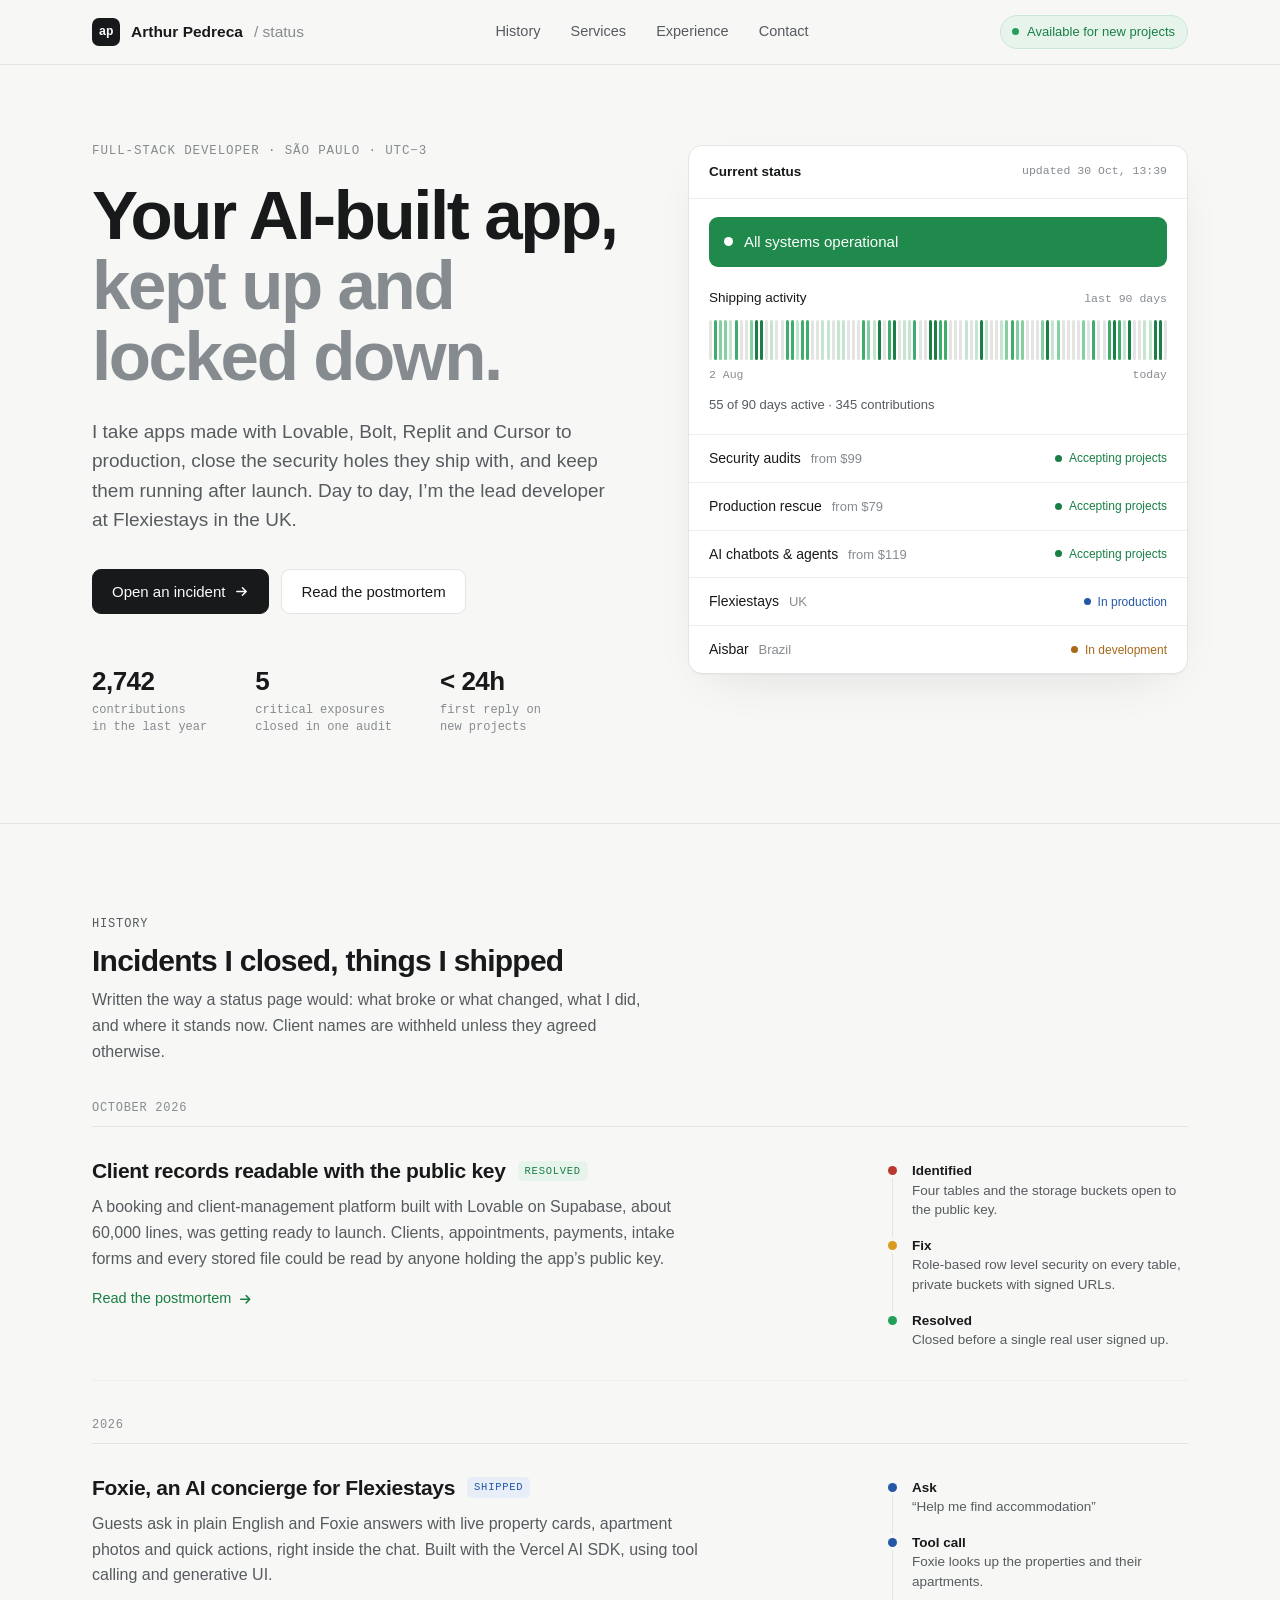
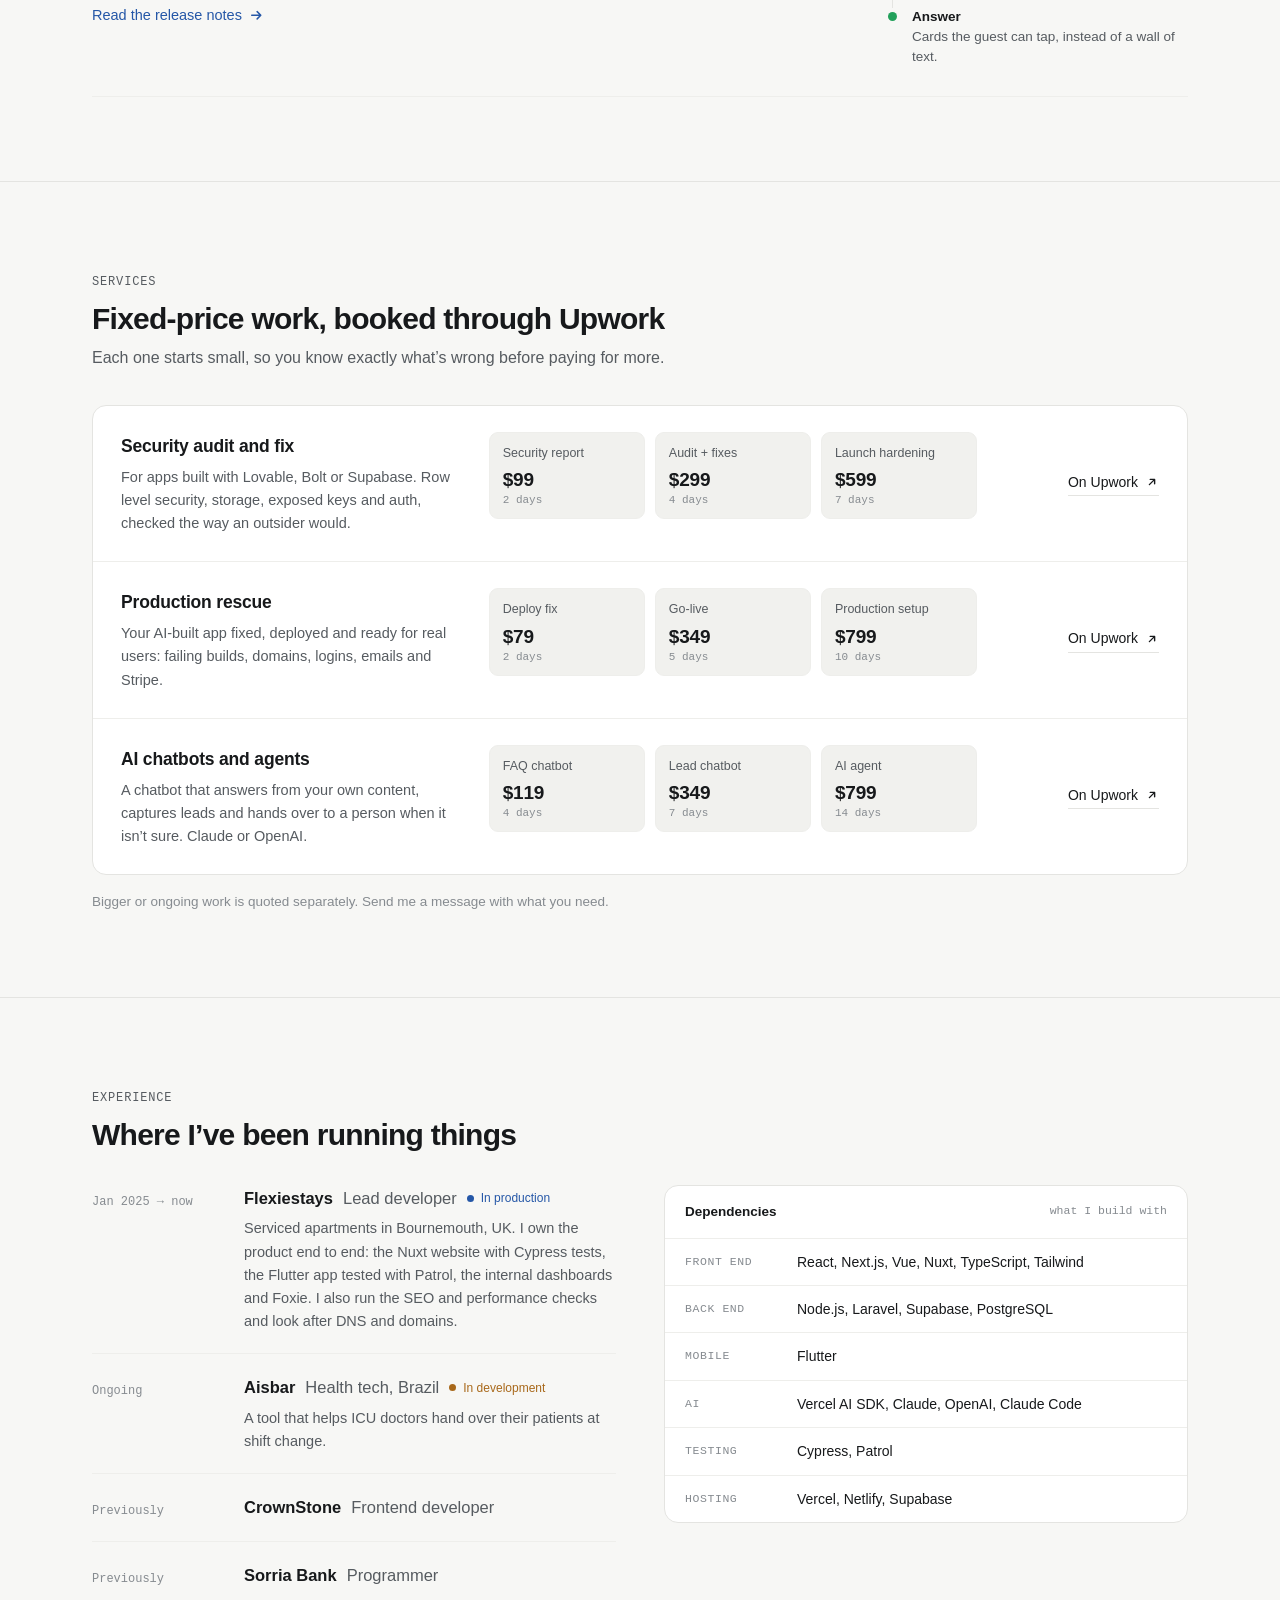
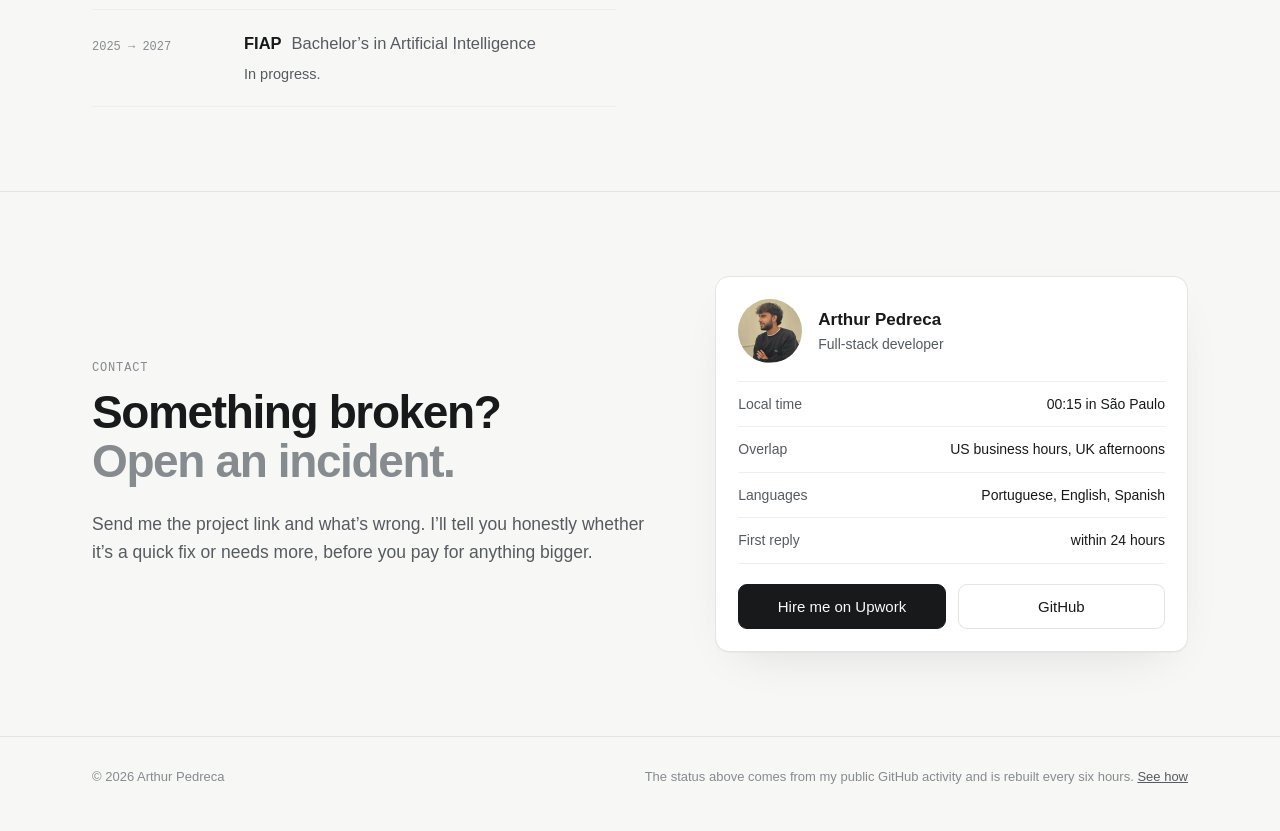
==== index.html @ f35ef9a5 "Rebuild the portfolio as a status page Replaces the 2024 site with a status-page layout: live 90-day" ====
<!doctype html>
<html lang="en">
<head>
<meta charset="utf-8">
<meta name="viewport" content="width=device-width,initial-scale=1">
<title>Arthur Pedreca · status</title>
<meta name="description" content="Full-stack developer in São Paulo. I take apps built with Lovable, Bolt, Replit and Cursor to production, close their security holes and keep them running.">
<meta name="theme-color" content="#f7f7f5" media="(prefers-color-scheme: light)">
<meta name="theme-color" content="#0b0e12" media="(prefers-color-scheme: dark)">
<meta property="og:title" content="Arthur Pedreca · status">
<meta property="og:description" content="Your AI-built app, kept up and locked down.">
<meta property="og:type" content="website">
<meta property="og:url" content="https://arthurpedreca.github.io/Portfolio/">
<meta property="og:image" content="https://arthurpedreca.github.io/Portfolio/assets/img/og.png">
<meta name="twitter:card" content="summary_large_image">
<link rel="icon" href="favicon.svg" type="image/svg+xml">
<link rel="preload" href="assets/fonts/ibm-plex-sans-latin-600-normal.woff2" as="font" type="font/woff2" crossorigin>
<link rel="preload" href="assets/fonts/ibm-plex-sans-latin-400-normal.woff2" as="font" type="font/woff2" crossorigin>
<link rel="stylesheet" href="assets/css/site.css">
</head>
<body>
<svg width="0" height="0" style="position:absolute" aria-hidden="true">
  <symbol id="arrow" viewBox="0 0 16 16"><path d="M3 8h10M9 4l4 4-4 4"/></symbol>
  <symbol id="out" viewBox="0 0 16 16"><path d="M5 11 11 5M6 5h5v5"/></symbol>
</svg>

<header class="nav">
  <div class="wrap">
    <a class="brand" href="./"><span class="logo">ap</span>Arthur Pedreca <span class="sub">/ status</span></a>
    <nav class="links" aria-label="Sections">
      <a href="#history">History</a>
      <a href="#services">Services</a>
      <a href="#experience">Experience</a>
      <a href="#contact">Contact</a>
    </nav>
    <a class="pill" href="#contact"><i class="dot"></i><span data-k="note">Available for new projects</span></a>
  </div>
</header>

<main>
  <div class="hero">
    <div class="wrap">
      <div>
        <p class="eyebrow">Full-stack developer · São Paulo · UTC−3</p>
        <h1>Your AI-built app, <span>kept up and locked down.</span></h1>
        <p class="lead">I take apps made with Lovable, Bolt, Replit and Cursor to production, close the security holes they ship with, and keep them running after launch. Day to day, I’m the lead developer at Flexiestays in the UK.</p>
        <div class="cta">
          <a class="btn primary" href="#contact">Open an incident <svg class="i"><use href="#arrow"/></svg></a>
          <a class="btn" href="history/open-database.html">Read the postmortem</a>
        </div>
        <div class="meta">
          <div><b data-k="total">2,742</b>contributions<br>in the last year</div>
          <div><b>5</b>critical exposures<br>closed in one audit</div>
          <div><b>&lt; 24h</b>first reply on<br>new projects</div>
        </div>
      </div>

      <div class="panel" aria-label="Current status">
        <div class="ph">Current status <span data-k="updated">updated 30 Oct, 13:25</span></div>
        <div class="banner"><i class="bd"></i><span data-k="banner">All systems operational</span></div>
        <div class="activity">
          <div class="ah">Shipping activity <span class="small">last 90 days</span></div>
          <div class="bars" id="bars" role="img" aria-label="Commit activity for the last 90 days"></div>
          <div class="axis small"><span data-k="from">2 Aug</span><span>today</span></div>
          <p class="summary"><span data-k="active">55 of 90</span> days active · <span data-k="sum90">345</span> contributions</p>
        </div>
        <div class="comp">
          <div class="cr"><span>Security audits <em>from $99</em></span><span class="st">Accepting projects</span></div>
          <div class="cr"><span>Production rescue <em>from $79</em></span><span class="st">Accepting projects</span></div>
          <div class="cr"><span>AI chatbots &amp; agents <em>from $119</em></span><span class="st">Accepting projects</span></div>
          <div class="cr"><span>Flexiestays <em>UK</em></span><span class="st blue">In production</span></div>
          <div class="cr"><span>Aisbar <em>Brazil</em></span><span class="st amber">In development</span></div>
        </div>
      </div>
    </div>
  </div>

  <section id="history">
    <div class="wrap">
      <div class="sh">
        <div>
          <p class="kicker">History</p>
          <h2>Incidents I closed, things I shipped</h2>
          <p>Written the way a status page would: what broke or what changed, what I did, and where it stands now. Client names are withheld unless they agreed otherwise.</p>
        </div>
      </div>

      <h3 class="month">October 2026</h3>
      <a class="inc" href="history/open-database.html">
        <div>
          <h3>Client records readable with the public key <span class="tag">RESOLVED</span></h3>
          <p>A booking and client-management platform built with Lovable on Supabase, about 60,000 lines, was getting ready to launch. Clients, appointments, payments, intake forms and every stored file could be read by anyone holding the app’s public key.</p>
          <span class="more">Read the postmortem <svg class="i"><use href="#arrow"/></svg></span>
        </div>
        <ol class="steps">
          <li class="r"><b>Identified</b>Four tables and the storage buckets open to the public key.</li>
          <li class="y"><b>Fix</b>Role-based row level security on every table, private buckets with signed URLs.</li>
          <li class="g"><b>Resolved</b>Closed before a single real user signed up.</li>
        </ol>
      </a>

      <h3 class="month">2026</h3>
      <a class="inc release" href="history/foxie.html">
        <div>
          <h3>Foxie, an AI concierge for Flexiestays <span class="tag blue">SHIPPED</span></h3>
          <p>Guests ask in plain English and Foxie answers with live property cards, apartment photos and quick actions, right inside the chat. Built with the Vercel AI SDK, using tool calling and generative UI.</p>
          <span class="more">Read the release notes <svg class="i"><use href="#arrow"/></svg></span>
        </div>
        <ol class="steps">
          <li class="b"><b>Ask</b>“Help me find accommodation”</li>
          <li class="b"><b>Tool call</b>Foxie looks up the properties and their apartments.</li>
          <li class="g"><b>Answer</b>Cards the guest can tap, instead of a wall of text.</li>
        </ol>
      </a>
    </div>
  </section>

  <section id="services">
    <div class="wrap">
      <div class="sh">
        <div>
          <p class="kicker">Services</p>
          <h2>Fixed-price work, booked through Upwork</h2>
          <p>Each one starts small, so you know exactly what’s wrong before paying for more.</p>
        </div>
      </div>
      <div class="svc">
        <div class="srow">
          <div><h3>Security audit and fix</h3><p class="d">For apps built with Lovable, Bolt or Supabase. Row level security, storage, exposed keys and auth, checked the way an outsider would.</p></div>
          <div class="tiers">
            <div class="tier"><span>Security report</span><b>$99</b><small>2 days</small></div>
            <div class="tier"><span>Audit + fixes</span><b>$299</b><small>4 days</small></div>
            <div class="tier"><span>Launch hardening</span><b>$599</b><small>7 days</small></div>
          </div>
          <a class="go" href="https://www.upwork.com/freelancers/~01f52910ffb0d32b70" rel="noopener">On Upwork <svg class="i"><use href="#out"/></svg></a>
        </div>
        <div class="srow">
          <div><h3>Production rescue</h3><p class="d">Your AI-built app fixed, deployed and ready for real users: failing builds, domains, logins, emails and Stripe.</p></div>
          <div class="tiers">
            <div class="tier"><span>Deploy fix</span><b>$79</b><small>2 days</small></div>
            <div class="tier"><span>Go-live</span><b>$349</b><small>5 days</small></div>
            <div class="tier"><span>Production setup</span><b>$799</b><small>10 days</small></div>
          </div>
          <a class="go" href="https://www.upwork.com/freelancers/~01f52910ffb0d32b70" rel="noopener">On Upwork <svg class="i"><use href="#out"/></svg></a>
        </div>
        <div class="srow">
          <div><h3>AI chatbots and agents</h3><p class="d">A chatbot that answers from your own content, captures leads and hands over to a person when it isn’t sure. Claude or OpenAI.</p></div>
          <div class="tiers">
            <div class="tier"><span>FAQ chatbot</span><b>$119</b><small>4 days</small></div>
            <div class="tier"><span>Lead chatbot</span><b>$349</b><small>7 days</small></div>
            <div class="tier"><span>AI agent</span><b>$799</b><small>14 days</small></div>
          </div>
          <a class="go" href="https://www.upwork.com/freelancers/~01f52910ffb0d32b70" rel="noopener">On Upwork <svg class="i"><use href="#out"/></svg></a>
        </div>
      </div>
      <p class="note">Bigger or ongoing work is quoted separately. Send me a message with what you need.</p>
    </div>
  </section>

  <section id="experience">
    <div class="wrap">
      <div class="sh">
        <div>
          <p class="kicker">Experience</p>
          <h2>Where I’ve been running things</h2>
        </div>
      </div>
      <div class="exp">
        <div>
          <div class="job">
            <p class="when">Jan 2025 → now</p>
            <div>
              <h3>Flexiestays <span>Lead developer</span> <span class="st blue">In production</span></h3>
              <p>Serviced apartments in Bournemouth, UK. I own the product end to end: the Nuxt website with Cypress tests, the Flutter app tested with Patrol, the internal dashboards and Foxie. I also run the SEO and performance checks and look after DNS and domains.</p>
            </div>
          </div>
          <div class="job">
            <p class="when">Ongoing</p>
            <div>
              <h3>Aisbar <span>Health tech, Brazil</span> <span class="st amber">In development</span></h3>
              <p>A tool that helps ICU doctors hand over their patients at shift change.</p>
            </div>
          </div>
          <div class="job">
            <p class="when">Previously</p>
            <div><h3>CrownStone <span>Frontend developer</span></h3></div>
          </div>
          <div class="job">
            <p class="when">Previously</p>
            <div><h3>Sorria Bank <span>Programmer</span></h3></div>
          </div>
          <div class="job">
            <p class="when">2025 → 2027</p>
            <div><h3>FIAP <span>Bachelor’s in Artificial Intelligence</span></h3><p>In progress.</p></div>
          </div>
        </div>

        <div class="deps">
          <div class="ph">Dependencies <span>what I build with</span></div>
          <div class="dep"><span>Front end</span>React, Next.js, Vue, Nuxt, TypeScript, Tailwind</div>
          <div class="dep"><span>Back end</span>Node.js, Laravel, Supabase, PostgreSQL</div>
          <div class="dep"><span>Mobile</span>Flutter</div>
          <div class="dep"><span>AI</span>Vercel AI SDK, Claude, OpenAI, Claude Code</div>
          <div class="dep"><span>Testing</span>Cypress, Patrol</div>
          <div class="dep"><span>Hosting</span>Vercel, Netlify, Supabase</div>
        </div>
      </div>
    </div>
  </section>

  <section id="contact">
    <div class="wrap contact">
      <div>
        <p class="kicker">Contact</p>
        <h2>Something broken?<br><span>Open an incident.</span></h2>
        <p class="lead">Send me the project link and what’s wrong. I’ll tell you honestly whether it’s a quick fix or needs more, before you pay for anything bigger.</p>
      </div>
      <div class="me">
        <div class="top">
          <img src="assets/img/arthur.webp" width="64" height="64" alt="Arthur Pedreca">
          <div><h3>Arthur Pedreca</h3><p>Full-stack developer</p></div>
        </div>
        <ul class="facts">
          <li>Local time <b><span data-k="clock">13:25</span> in São Paulo</b></li>
          <li>Overlap <b>US business hours, UK afternoons</b></li>
          <li>Languages <b>Portuguese, English, Spanish</b></li>
          <li>First reply <b>within 24 hours</b></li>
        </ul>
        <div class="cta">
          <a class="btn primary" href="https://www.upwork.com/freelancers/~01f52910ffb0d32b70" rel="noopener">Hire me on Upwork</a>
          <a class="btn" href="https://github.com/ArthurPedreca" rel="noopener">GitHub</a>
        </div>
      </div>
    </div>
  </section>
</main>

<footer>
  <div class="wrap">
    <span>© 2026 Arthur Pedreca</span>
    <span>The status above comes from my public GitHub activity and is rebuilt every six hours. <a href="https://github.com/ArthurPedreca/ArthurPedreca">See how</a></span>
  </div>
</footer>

<script type="application/json" id="snapshot">{"updated":"2026-10-30T16:39:43.980Z","available":true,"note":"Available for new projects","totalLastYear":2742,"active90":55,"contributions90":345,"days":[{"date":"2026-08-02","count":0},{"date":"2026-08-03","count":4},{"date":"2026-08-04","count":3},{"date":"2026-08-05","count":3},{"date":"2026-08-06","count":2},{"date":"2026-08-07","count":4},{"date":"2026-08-08","count":0},{"date":"2026-08-09","count":0},{"date":"2026-08-10","count":3},{"date":"2026-08-11","count":13},{"date":"2026-08-12","count":8},{"date":"2026-08-13","count":0},{"date":"2026-08-14","count":2},{"date":"2026-08-15","count":0},{"date":"2026-08-16","count":0},{"date":"2026-08-17","count":4},{"date":"2026-08-18","count":6},{"date":"2026-08-19","count":1},{"date":"2026-08-20","count":4},{"date":"2026-08-21","count":5},{"date":"2026-08-22","count":0},{"date":"2026-08-23","count":0},{"date":"2026-08-24","count":1},{"date":"2026-08-25","count":2},{"date":"2026-08-26","count":0},{"date":"2026-08-27","count":1},{"date":"2026-08-28","count":1},{"date":"2026-08-29","count":0},{"date":"2026-08-30","count":0},{"date":"2026-08-31","count":0},{"date":"2026-09-01","count":4},{"date":"2026-09-02","count":3},{"date":"2026-09-03","count":2},{"date":"2026-09-04","count":18},{"date":"2026-09-05","count":0},{"date":"2026-09-06","count":7},{"date":"2026-09-07","count":61},{"date":"2026-09-08","count":0},{"date":"2026-09-09","count":2},{"date":"2026-09-10","count":2},{"date":"2026-09-11","count":7},{"date":"2026-09-12","count":0},{"date":"2026-09-13","count":0},{"date":"2026-09-14","count":12},{"date":"2026-09-15","count":43},{"date":"2026-09-16","count":6},{"date":"2026-09-17","count":4},{"date":"2026-09-18","count":0},{"date":"2026-09-19","count":0},{"date":"2026-09-20","count":0},{"date":"2026-09-21","count":1},{"date":"2026-09-22","count":0},{"date":"2026-09-23","count":2},{"date":"2026-09-24","count":9},{"date":"2026-09-25","count":1},{"date":"2026-09-26","count":0},{"date":"2026-09-27","count":0},{"date":"2026-09-28","count":2},{"date":"2026-09-29","count":3},{"date":"2026-09-30","count":4},{"date":"2026-10-01","count":3},{"date":"2026-10-02","count":3},{"date":"2026-10-03","count":0},{"date":"2026-10-04","count":0},{"date":"2026-10-05","count":0},{"date":"2026-10-06","count":3},{"date":"2026-10-07","count":11},{"date":"2026-10-08","count":1},{"date":"2026-10-09","count":3},{"date":"2026-10-10","count":0},{"date":"2026-10-11","count":0},{"date":"2026-10-12","count":0},{"date":"2026-10-13","count":0},{"date":"2026-10-14","count":3},{"date":"2026-10-15","count":0},{"date":"2026-10-16","count":5},{"date":"2026-10-17","count":0},{"date":"2026-10-18","count":0},{"date":"2026-10-19","count":5},{"date":"2026-10-20","count":8},{"date":"2026-10-21","count":5},{"date":"2026-10-22","count":2},{"date":"2026-10-23","count":9},{"date":"2026-10-24","count":0},{"date":"2026-10-25","count":0},{"date":"2026-10-26","count":2},{"date":"2026-10-27","count":2},{"date":"2026-10-28","count":11},{"date":"2026-10-29","count":9},{"date":"2026-10-30","count":0}]}</script>
<script src="assets/js/status.js" defer></script>
</body>
</html>
---- assets/css/site.css ----
@font-face{font-family:Plex;font-weight:400;font-display:swap;src:url(../fonts/ibm-plex-sans-latin-400-normal.woff2) format('woff2')}
@font-face{font-family:Plex;font-weight:500;font-display:swap;src:url(../fonts/ibm-plex-sans-latin-500-normal.woff2) format('woff2')}
@font-face{font-family:Plex;font-weight:600;font-display:swap;src:url(../fonts/ibm-plex-sans-latin-600-normal.woff2) format('woff2')}
@font-face{font-family:PlexMono;font-weight:400;font-display:swap;src:url(../fonts/ibm-plex-mono-latin-400-normal.woff2) format('woff2')}
@font-face{font-family:PlexMono;font-weight:500;font-display:swap;src:url(../fonts/ibm-plex-mono-latin-500-normal.woff2) format('woff2')}

:root{
  --bg:#f7f7f5;--card:#fff;--sunk:#f1f1ee;--line:#e4e4e1;--line-soft:#eeeeeb;
  --text:#17191b;--muted:#565b60;--faint:#868b90;
  --green:#1a7f45;--green-dot:#22a05a;--green-soft:#e7f4ec;--green-line:#cbe6d5;--banner:#1f8a4c;
  --amber:#a8681a;--amber-dot:#d99a1e;--amber-soft:#fbf2e1;--banner-amber:#b7791f;
  --blue:#2557a7;--blue-soft:#e8eef8;
  --red:#b9382f;--red-soft:#fbeceb;
  --l0:#e4e5e2;--l1:#c4e6d0;--l2:#86cfa1;--l3:#3fae6c;--l4:#1a7f45;
  --ink:#17191b;--on-ink:#fafaf9;
  --shadow:0 1px 0 rgba(20,22,24,.03),0 18px 50px -24px rgba(20,22,24,.14);
  --sans:Plex,-apple-system,"Segoe UI",Helvetica,Arial,sans-serif;
  --mono:PlexMono,ui-monospace,"SFMono-Regular",Menlo,monospace;
  color-scheme:light;
}
@media (prefers-color-scheme:dark){
  :root{
    --bg:#0b0e12;--card:#0f1318;--sunk:#0c1015;--line:#232932;--line-soft:#1b2129;
    --text:#e6edf3;--muted:#a3abb5;--faint:#6f7781;
    --green:#3fb871;--green-dot:#3fb871;--green-soft:#11251a;--green-line:#1d4a30;--banner:#1d7343;
    --amber:#e0a43a;--amber-dot:#e0a43a;--amber-soft:#2a1f0d;--banner-amber:#9c6516;
    --blue:#82aef2;--blue-soft:#152238;
    --red:#f0817a;--red-soft:#2c1514;
    --l0:#1b2129;--l1:#1b4430;--l2:#22663f;--l3:#2f9257;--l4:#46c07a;
    --ink:#e6edf3;--on-ink:#0b0e12;
    --shadow:0 1px 0 rgba(0,0,0,.2),0 18px 50px -24px rgba(0,0,0,.6);
    color-scheme:dark;
  }
}

*,*:before,*:after{box-sizing:border-box}
html{-webkit-text-size-adjust:100%;scroll-behavior:smooth;scroll-padding-top:84px}
body{margin:0;background:var(--bg);color:var(--text);font:400 16px/1.6 var(--sans);-webkit-font-smoothing:antialiased;text-rendering:optimizeLegibility}
img{display:block;max-width:100%;height:auto}
figure{margin:0}
a{color:inherit}
h1,h2,h3,h4,p{margin:0}
::selection{background:var(--green-soft);color:var(--text)}
:focus-visible{outline:2px solid var(--green);outline-offset:3px;border-radius:4px}
.mono{font-family:var(--mono)}
.i{width:1em;height:1em;flex:none;fill:none;stroke:currentColor;stroke-width:1.6;stroke-linecap:round;stroke-linejoin:round;vertical-align:-.12em}
.wrap{max-width:1160px;margin:0 auto;padding:0 32px}
.sr{position:absolute;width:1px;height:1px;overflow:hidden;clip:rect(0 0 0 0);white-space:nowrap}

/* ---------- nav ---------- */
.nav{position:sticky;top:0;z-index:20;background:color-mix(in srgb,var(--bg) 86%,transparent);backdrop-filter:saturate(1.4) blur(10px);-webkit-backdrop-filter:saturate(1.4) blur(10px);border-bottom:1px solid var(--line)}
.nav .wrap{height:64px;display:flex;align-items:center;justify-content:space-between;gap:24px}
.brand{display:flex;align-items:center;gap:11px;font-weight:600;font-size:15.5px;text-decoration:none;white-space:nowrap}
.logo{width:28px;height:28px;border-radius:7px;background:var(--ink);color:var(--on-ink);font:600 12.5px/1 var(--mono);display:grid;place-items:center;letter-spacing:-.02em}
.brand .sub{color:var(--faint);font-weight:400}
.links{display:flex;gap:30px;font-size:14.5px}
.links a{color:var(--muted);text-decoration:none}
.links a:hover{color:var(--text)}
.pill{display:inline-flex;align-items:center;gap:8px;font-size:13px;font-weight:500;padding:6px 12px 6px 11px;border-radius:999px;border:1px solid var(--green-line);background:var(--green-soft);color:var(--green);white-space:nowrap;text-decoration:none}
.dot{width:7px;height:7px;border-radius:50%;background:var(--green-dot);box-shadow:0 0 0 0 color-mix(in srgb,var(--green-dot) 45%,transparent);animation:pulse 2.4s ease-out infinite}
.busy .pill,.pill.busy{border-color:color-mix(in srgb,var(--amber) 30%,transparent);background:var(--amber-soft);color:var(--amber)}
.busy .dot{background:var(--amber-dot)}
@keyframes pulse{0%{box-shadow:0 0 0 0 color-mix(in srgb,var(--green-dot) 45%,transparent)}70%,100%{box-shadow:0 0 0 7px transparent}}

/* ---------- hero ---------- */
.hero{padding:80px 0 88px}
.hero .wrap{display:grid;grid-template-columns:minmax(0,1fr) 500px;gap:64px;align-items:start}
.eyebrow{font:400 12.5px/1 var(--mono);letter-spacing:.07em;color:var(--faint);text-transform:uppercase}
h1{margin-top:22px;font-size:clamp(42px,5.4vw,70px);line-height:1.02;font-weight:600;letter-spacing:-.035em}
h1 span{color:var(--faint)}
.lead{margin-top:26px;font-size:19px;line-height:1.55;color:var(--muted);max-width:34em}
.cta{margin-top:34px;display:flex;flex-wrap:wrap;gap:12px}
.btn{display:inline-flex;align-items:center;gap:9px;font-weight:500;font-size:15px;line-height:1;padding:14px 19px;border-radius:9px;text-decoration:none;border:1px solid var(--line);background:var(--card);transition:transform .15s ease,border-color .15s ease}
.btn:hover{border-color:var(--faint)}
.btn:active{transform:translateY(1px)}
.btn.primary{background:var(--ink);color:var(--on-ink);border-color:var(--ink)}
.btn.primary:hover{border-color:var(--ink);opacity:.92}
.meta{margin-top:54px;display:flex;flex-wrap:wrap;gap:22px 48px;font:400 12px/1.4 var(--mono);color:var(--faint)}
.meta b{display:block;font:600 26px/1 var(--sans);color:var(--text);margin-bottom:8px;letter-spacing:-.02em}

/* ---------- status panel ---------- */
.panel{background:var(--card);border:1px solid var(--line);border-radius:14px;box-shadow:var(--shadow);overflow:hidden}
.ph{display:flex;align-items:center;justify-content:space-between;padding:15px 20px;border-bottom:1px solid var(--line-soft);font-size:13.5px;font-weight:600}
.ph span,.small{font:400 11.5px/1.3 var(--mono);color:var(--faint)}
.banner{margin:18px 20px 0;border-radius:9px;background:var(--banner);color:#fff;display:flex;align-items:center;gap:11px;padding:13px 15px;font-weight:500;font-size:15px}
.banner .bd{width:9px;height:9px;border-radius:50%;background:#fff;box-shadow:0 0 0 0 rgba(255,255,255,.6);animation:pulse-w 2.4s ease-out infinite}
.busy .banner{background:var(--banner-amber)}
@keyframes pulse-w{0%{box-shadow:0 0 0 0 rgba(255,255,255,.55)}70%,100%{box-shadow:0 0 0 7px rgba(255,255,255,0)}}
.activity{padding:20px 20px 18px}
.ah{display:flex;justify-content:space-between;align-items:baseline;font-size:13.5px;font-weight:500}
.bars{position:relative;margin-top:12px;height:40px;display:grid;grid-template-columns:repeat(90,1fr);gap:2px;align-items:end}
.bars i{display:block;height:100%;border-radius:1.5px;background:var(--l0);transform-origin:bottom;animation:grow .5s cubic-bezier(.2,.7,.2,1) both;cursor:default}
.bars i[data-l="1"]{background:var(--l1)}.bars i[data-l="2"]{background:var(--l2)}.bars i[data-l="3"]{background:var(--l3)}.bars i[data-l="4"]{background:var(--l4)}
.bars i:hover,.bars i.on{outline:1.5px solid var(--text);outline-offset:1px}
@keyframes grow{from{transform:scaleY(.15);opacity:0}to{transform:none;opacity:1}}
.axis{display:flex;justify-content:space-between;margin-top:8px}
.tip{position:absolute;bottom:calc(100% + 10px);transform:translateX(-50%);background:var(--ink);color:var(--on-ink);font:500 11.5px/1 var(--mono);padding:7px 9px;border-radius:6px;white-space:nowrap;pointer-events:none;opacity:0;transition:opacity .12s}
.tip.on{opacity:1}
.tip:after{content:"";position:absolute;left:50%;top:100%;margin-left:-4px;border:4px solid transparent;border-top-color:var(--ink)}
.summary{margin-top:12px;font-size:13px;color:var(--muted)}
.comp{border-top:1px solid var(--line-soft)}
.cr{display:flex;align-items:center;justify-content:space-between;gap:16px;padding:12px 20px;border-bottom:1px solid var(--line-soft);font-size:14px}
.cr:last-child{border-bottom:0}
.cr em{font-style:normal;color:var(--faint);font-size:13px;margin-left:6px}
.st{display:inline-flex;align-items:center;gap:7px;font:500 12px/1 var(--sans);color:var(--green);white-space:nowrap}
.st:before{content:"";width:7px;height:7px;border-radius:50%;background:currentColor}
.st.blue{color:var(--blue)}
.st.amber{color:var(--amber)}

/* ---------- sections ---------- */
section{padding:84px 0;border-top:1px solid var(--line)}
.sh{display:flex;justify-content:space-between;align-items:end;gap:24px;margin-bottom:34px}
.sh h2{font-size:30px;font-weight:600;letter-spacing:-.025em;line-height:1.1}
.sh p{color:var(--muted);margin-top:10px;max-width:36em}
.kicker{font:400 12px/1 var(--mono);letter-spacing:.07em;text-transform:uppercase;color:var(--faint);margin-bottom:14px}

/* history */
.month{font:500 12px/1 var(--mono);letter-spacing:.06em;text-transform:uppercase;color:var(--faint);padding-bottom:12px;border-bottom:1px solid var(--line);margin:0 0 4px}
.month:not(:first-child){margin-top:38px}
.inc{display:grid;grid-template-columns:minmax(0,1fr) 300px;gap:48px;padding:26px 0 30px;text-decoration:none;border-bottom:1px solid var(--line-soft)}
.inc h3{font-size:21px;font-weight:600;letter-spacing:-.015em;line-height:1.3;display:flex;flex-wrap:wrap;align-items:center;gap:6px 12px}
.inc p{color:var(--muted);margin-top:10px;max-width:38em}
.inc .more{margin-top:16px;display:inline-flex;align-items:center;gap:7px;font-weight:500;font-size:14.5px;color:var(--green)}
.inc.release .more{color:var(--blue)}
.inc:hover h3{text-decoration:underline;text-decoration-thickness:1px;text-underline-offset:4px}
.tag{font:500 10.5px/1 var(--mono);letter-spacing:.07em;padding:5px 7px;border-radius:5px;background:var(--green-soft);color:var(--green)}
.tag.blue{background:var(--blue-soft);color:var(--blue)}
.tag.red{background:var(--red-soft);color:var(--red)}
.tag.amber{background:var(--amber-soft);color:var(--amber)}
.steps{list-style:none;margin:4px 0 0;padding:0}
.steps li{position:relative;padding:0 0 16px 24px;font-size:13.5px;line-height:1.45;color:var(--muted)}
.steps li:before{content:"";position:absolute;left:0;top:5px;width:9px;height:9px;border-radius:50%;background:var(--faint)}
.steps li:after{content:"";position:absolute;left:4px;top:17px;bottom:-1px;width:1px;background:var(--line)}
.steps li:last-child{padding-bottom:0}.steps li:last-child:after{display:none}
.steps li b{display:block;color:var(--text);font-weight:600;font-size:13.5px}
.steps .g:before{background:var(--green-dot)}.steps .y:before{background:var(--amber-dot)}.steps .r:before{background:var(--red)}.steps .b:before{background:var(--blue)}

/* services */
.svc{background:var(--card);border:1px solid var(--line);border-radius:14px;overflow:hidden}
.srow{display:grid;grid-template-columns:minmax(0,1.1fr) minmax(0,1.6fr) 150px;gap:32px;padding:26px 28px;border-bottom:1px solid var(--line-soft);align-items:start}
.srow:last-child{border-bottom:0}
.srow h3{font-size:17.5px;font-weight:600;letter-spacing:-.01em}
.srow .d{color:var(--muted);font-size:14.5px;margin-top:6px}
.tiers{display:grid;grid-template-columns:repeat(3,1fr);gap:10px}
.tier{border:1px solid var(--line-soft);background:var(--sunk);border-radius:9px;padding:12px 13px}
.tier span{display:block;font-size:12.5px;color:var(--muted);line-height:1.3}
.tier b{display:block;font:600 19px/1 var(--sans);letter-spacing:-.01em;margin-top:9px}
.tier small{display:block;font:400 11px/1 var(--mono);color:var(--faint);margin-top:6px}
.srow .go{justify-self:end;align-self:center;display:inline-flex;align-items:center;gap:7px;font-weight:500;font-size:14px;text-decoration:none;color:var(--text);border-bottom:1px solid var(--line);padding-bottom:2px}
.srow .go:hover{border-color:var(--text)}
.note{margin-top:16px;font-size:13.5px;color:var(--faint)}

/* experience */
.exp{display:grid;grid-template-columns:minmax(0,1fr) minmax(0,1fr);gap:48px}
.job{display:grid;grid-template-columns:132px minmax(0,1fr);gap:20px;padding:20px 0;border-bottom:1px solid var(--line-soft)}
.job:first-child{padding-top:0}
.job .when{font:400 12px/1.6 var(--mono);color:var(--faint);padding-top:2px}
.job h3{font-size:16.5px;font-weight:600;display:flex;flex-wrap:wrap;gap:4px 10px;align-items:center}
.job h3 span{font-weight:400;color:var(--muted)}
.job p{color:var(--muted);font-size:14.5px;margin-top:6px}
.deps{background:var(--card);border:1px solid var(--line);border-radius:14px;overflow:hidden;align-self:start}
.deps .ph{font-weight:600}
.dep{display:grid;grid-template-columns:96px minmax(0,1fr);gap:16px;padding:12px 20px;border-bottom:1px solid var(--line-soft);font-size:14px}
.dep:last-child{border-bottom:0}
.dep span{font:400 11.5px/1.9 var(--mono);color:var(--faint);text-transform:uppercase;letter-spacing:.05em}

/* contact */
.contact{display:grid;grid-template-columns:minmax(0,1.2fr) minmax(0,1fr);gap:56px;align-items:center}
.contact h2{font-size:clamp(32px,3.8vw,46px);font-weight:600;letter-spacing:-.03em;line-height:1.06}
.contact h2 span{color:var(--faint)}
.contact .lead{font-size:17.5px}
.me{background:var(--card);border:1px solid var(--line);border-radius:14px;box-shadow:var(--shadow);padding:22px}
.me .top{display:flex;gap:16px;align-items:center}
.me img{width:64px;height:64px;border-radius:50%;object-fit:cover;background:var(--sunk)}
.me h3{font-size:17px;font-weight:600}
.me .top p{color:var(--muted);font-size:14px}
.facts{margin:18px 0 0;padding:0;list-style:none;border-top:1px solid var(--line-soft)}
.facts li{display:flex;justify-content:space-between;gap:16px;padding:11px 0;border-bottom:1px solid var(--line-soft);font-size:14px;color:var(--muted)}
.facts li b{font-weight:500;color:var(--text);text-align:right}
.me .cta{margin-top:20px}
.me .btn{flex:1;justify-content:center}

footer{border-top:1px solid var(--line);padding:30px 0 44px;color:var(--faint);font-size:13px}
footer .wrap{display:flex;justify-content:space-between;gap:24px;flex-wrap:wrap}
footer a{color:var(--muted)}

/* ---------- article (history pages) ---------- */
.crumbs{padding-top:44px;font:400 12.5px/1 var(--mono);color:var(--faint)}
.crumbs a{color:var(--faint);text-decoration:none}.crumbs a:hover{color:var(--text)}
.art-head{padding:26px 0 40px;border-bottom:1px solid var(--line)}
.art-head h1{margin-top:16px;font-size:clamp(34px,4.4vw,52px);line-height:1.06;max-width:16em}
.art-head .lead{margin-top:18px}
.facts-row{margin-top:30px;display:flex;flex-wrap:wrap;gap:12px 36px;font:400 12px/1.4 var(--mono);color:var(--faint)}
.facts-row b{display:block;font:500 14.5px/1.3 var(--sans);color:var(--text);margin-top:5px}
.art{display:grid;grid-template-columns:minmax(0,1fr) 300px;gap:72px;padding:52px 0 96px}
.art h2{font-size:22px;font-weight:600;letter-spacing:-.02em;margin:48px 0 14px}
.art h2:first-child{margin-top:0}
.art p,.art li{color:var(--muted);font-size:16.5px;line-height:1.65}
.art p+p{margin-top:14px}
.art strong{color:var(--text);font-weight:600}
.art ul{padding-left:20px;margin:12px 0 0}
.art code{font:400 .88em/1 var(--mono);background:var(--sunk);border:1px solid var(--line-soft);padding:2px 5px;border-radius:5px;color:var(--text)}
.updates{list-style:none;margin:0;padding:0;border-left:1px solid var(--line);margin-left:4px}
.updates li{position:relative;padding:0 0 30px 26px}
.updates li:last-child{padding-bottom:0}
.updates li:before{content:"";position:absolute;left:-5px;top:7px;width:9px;height:9px;border-radius:50%;background:var(--faint);box-shadow:0 0 0 4px var(--bg)}
.updates li.g:before{background:var(--green-dot)}.updates li.y:before{background:var(--amber-dot)}.updates li.r:before{background:var(--red)}.updates li.b:before{background:var(--blue)}
.updates h3{font-size:15.5px;font-weight:600;color:var(--text);display:flex;align-items:center;gap:10px}
.updates p{margin-top:5px;font-size:15.5px}
.table{margin-top:6px;border:1px solid var(--line);border-radius:12px;overflow:hidden;background:var(--card)}
.trow{display:grid;grid-template-columns:minmax(0,1.1fr) 92px minmax(0,1.6fr);gap:18px;padding:13px 18px;border-bottom:1px solid var(--line-soft);font-size:14.5px;align-items:center}
.trow:last-child{border-bottom:0}
.trow.th{font:500 11px/1 var(--mono);letter-spacing:.07em;text-transform:uppercase;color:var(--faint);background:var(--sunk)}
.trow code{background:none;border:0;padding:0;font-size:13.5px}
.trow span{color:var(--muted)}
.diff{margin-top:6px;border:1px solid var(--line);border-radius:12px;overflow:hidden;background:var(--card);font:400 13.5px/1.9 var(--mono)}
.diff .fn{padding:9px 16px;border-bottom:1px solid var(--line-soft);font-size:12px;color:var(--faint);background:var(--sunk)}
.diff pre{margin:0;padding:10px 0;overflow-x:auto}
.diff span{display:block;padding:0 16px;white-space:pre}
.diff .del{background:var(--red-soft);color:var(--red)}
.diff .add{background:var(--green-soft);color:var(--green)}
.shot{margin-top:8px;border:1px solid var(--line);border-radius:12px;overflow:hidden;background:var(--card)}
.shot figcaption{padding:10px 14px;border-top:1px solid var(--line-soft);font-size:13px;color:var(--faint)}
.shots{display:grid;grid-template-columns:minmax(0,2fr) minmax(0,1fr);gap:14px;margin-top:18px;align-items:start}
.shots .wide img{aspect-ratio:4/3;object-fit:cover;object-position:50% 0}
.shots .tall img{aspect-ratio:738/1100;object-fit:cover;object-position:50% 0}
.shots .shot{margin-top:0}
aside .box{position:sticky;top:96px;background:var(--card);border:1px solid var(--line);border-radius:14px;padding:20px;box-shadow:var(--shadow)}
aside h4{font-size:15px;font-weight:600}
aside p{font-size:14px!important;color:var(--muted);margin-top:8px}
aside .btn{width:100%;justify-content:center;margin-top:16px}
aside dl{margin:18px 0 0;font-size:13.5px}
aside dt{font:400 11px/1 var(--mono);letter-spacing:.06em;text-transform:uppercase;color:var(--faint);margin-top:14px}
aside dd{margin:5px 0 0;color:var(--text)}
.next{display:flex;justify-content:space-between;gap:16px;padding:26px 0 0;margin-top:48px;border-top:1px solid var(--line)}
.next a{text-decoration:none;color:var(--muted);font-size:14.5px}
.next a b{display:block;color:var(--text);font-weight:600;margin-top:4px}

/* ---------- responsive ---------- */
@media (max-width:1020px){
  .hero .wrap,.art,.contact,.exp{grid-template-columns:minmax(0,1fr)}
  .hero{padding:56px 0 64px}
  .panel{max-width:560px}
  .inc{grid-template-columns:minmax(0,1fr);gap:20px}
  .srow{grid-template-columns:minmax(0,1fr);gap:16px}
  .srow .go{justify-self:start}
  aside .box{position:static}
  .art{gap:40px}
}
@media (max-width:720px){
  .wrap{padding:0 20px}
  .links{display:none}
  .brand .sub{display:none}
  .cr em{display:none}
  .me .cta{flex-direction:column}
  section{padding:60px 0}
  .lead{font-size:17.5px}
  .tiers{grid-template-columns:1fr}
  .tier{display:flex;justify-content:space-between;align-items:baseline;gap:12px}
  .tier b{margin:0}.tier small{margin:0 0 0 auto}
  .job{grid-template-columns:1fr;gap:6px}
  .trow{grid-template-columns:1fr 80px}
  .trow>:last-child{grid-column:1/-1}
  .trow.th>:last-child{display:none}
  .bars{gap:1px}
}
@media (prefers-reduced-motion:reduce){
  *,*:before,*:after{animation:none!important;transition:none!important}
  html{scroll-behavior:auto}
}

article,aside{min-width:0}
.trow .tag{justify-self:start}
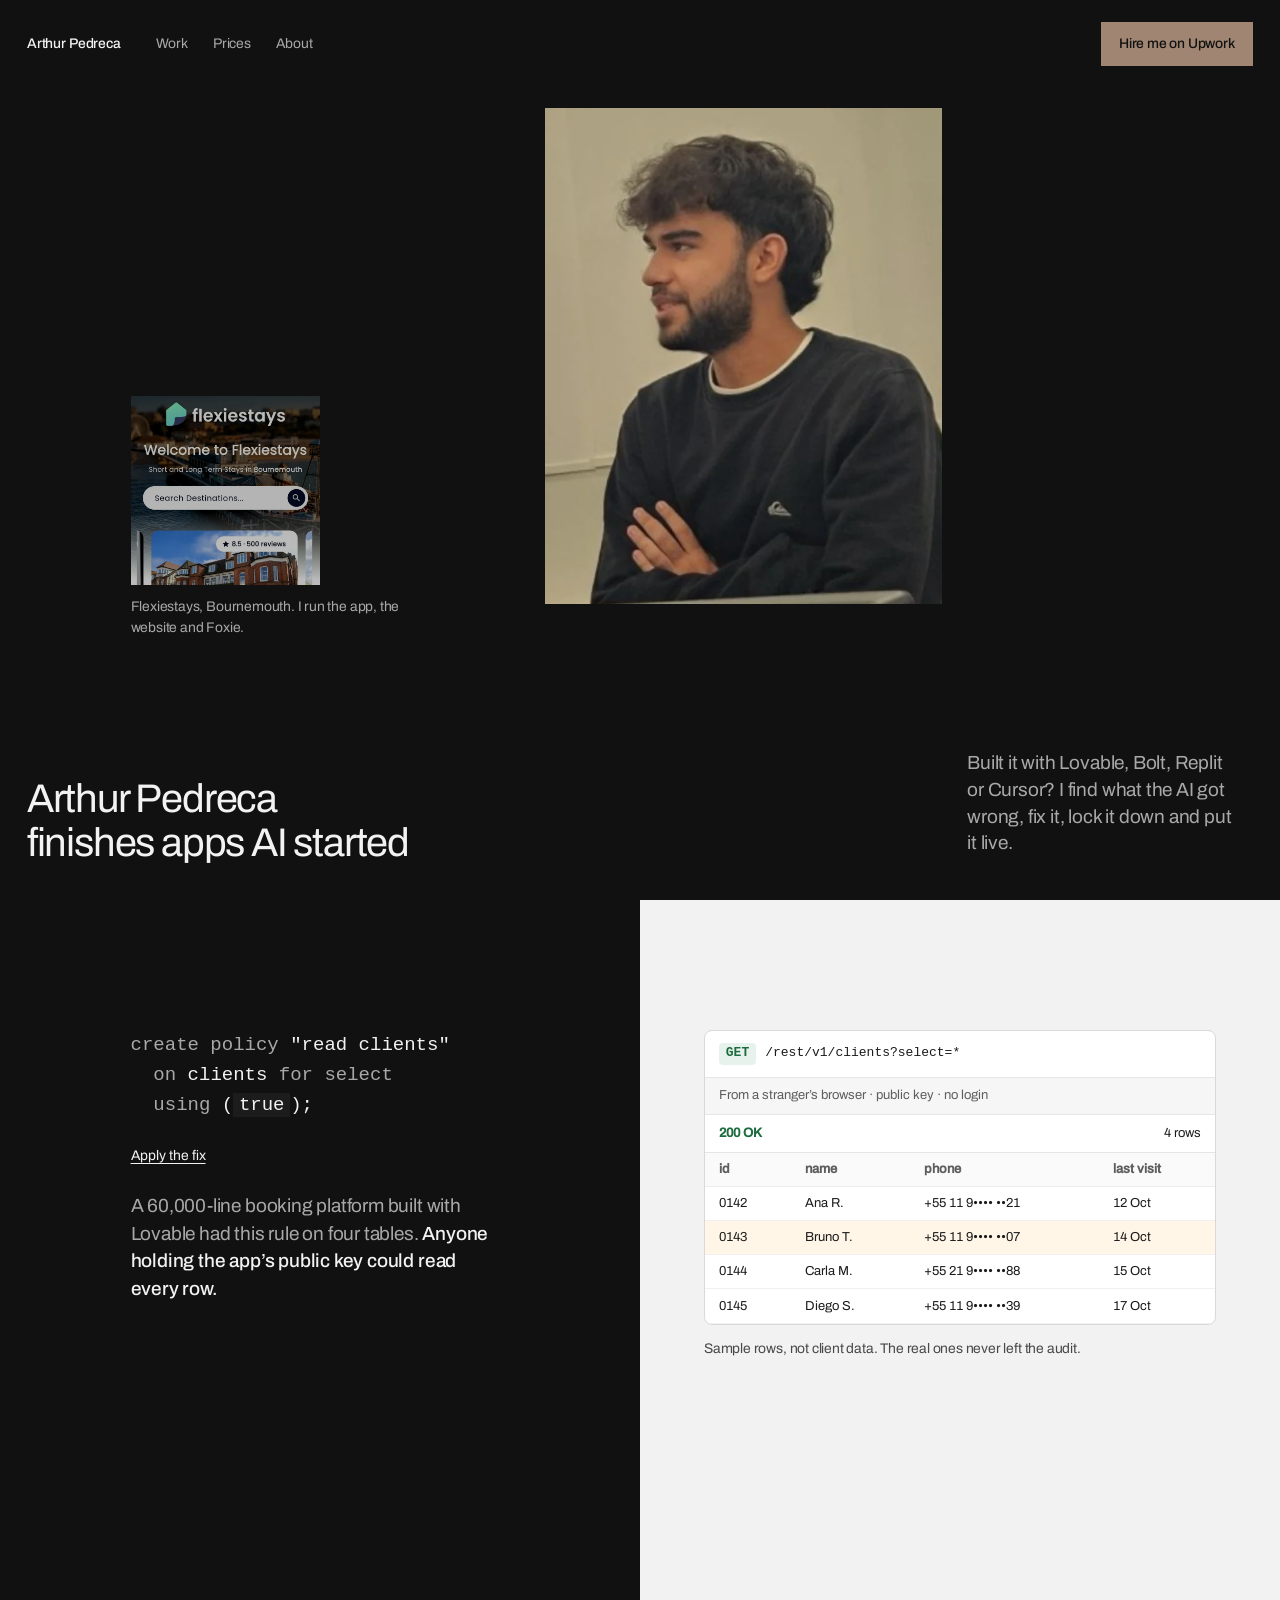
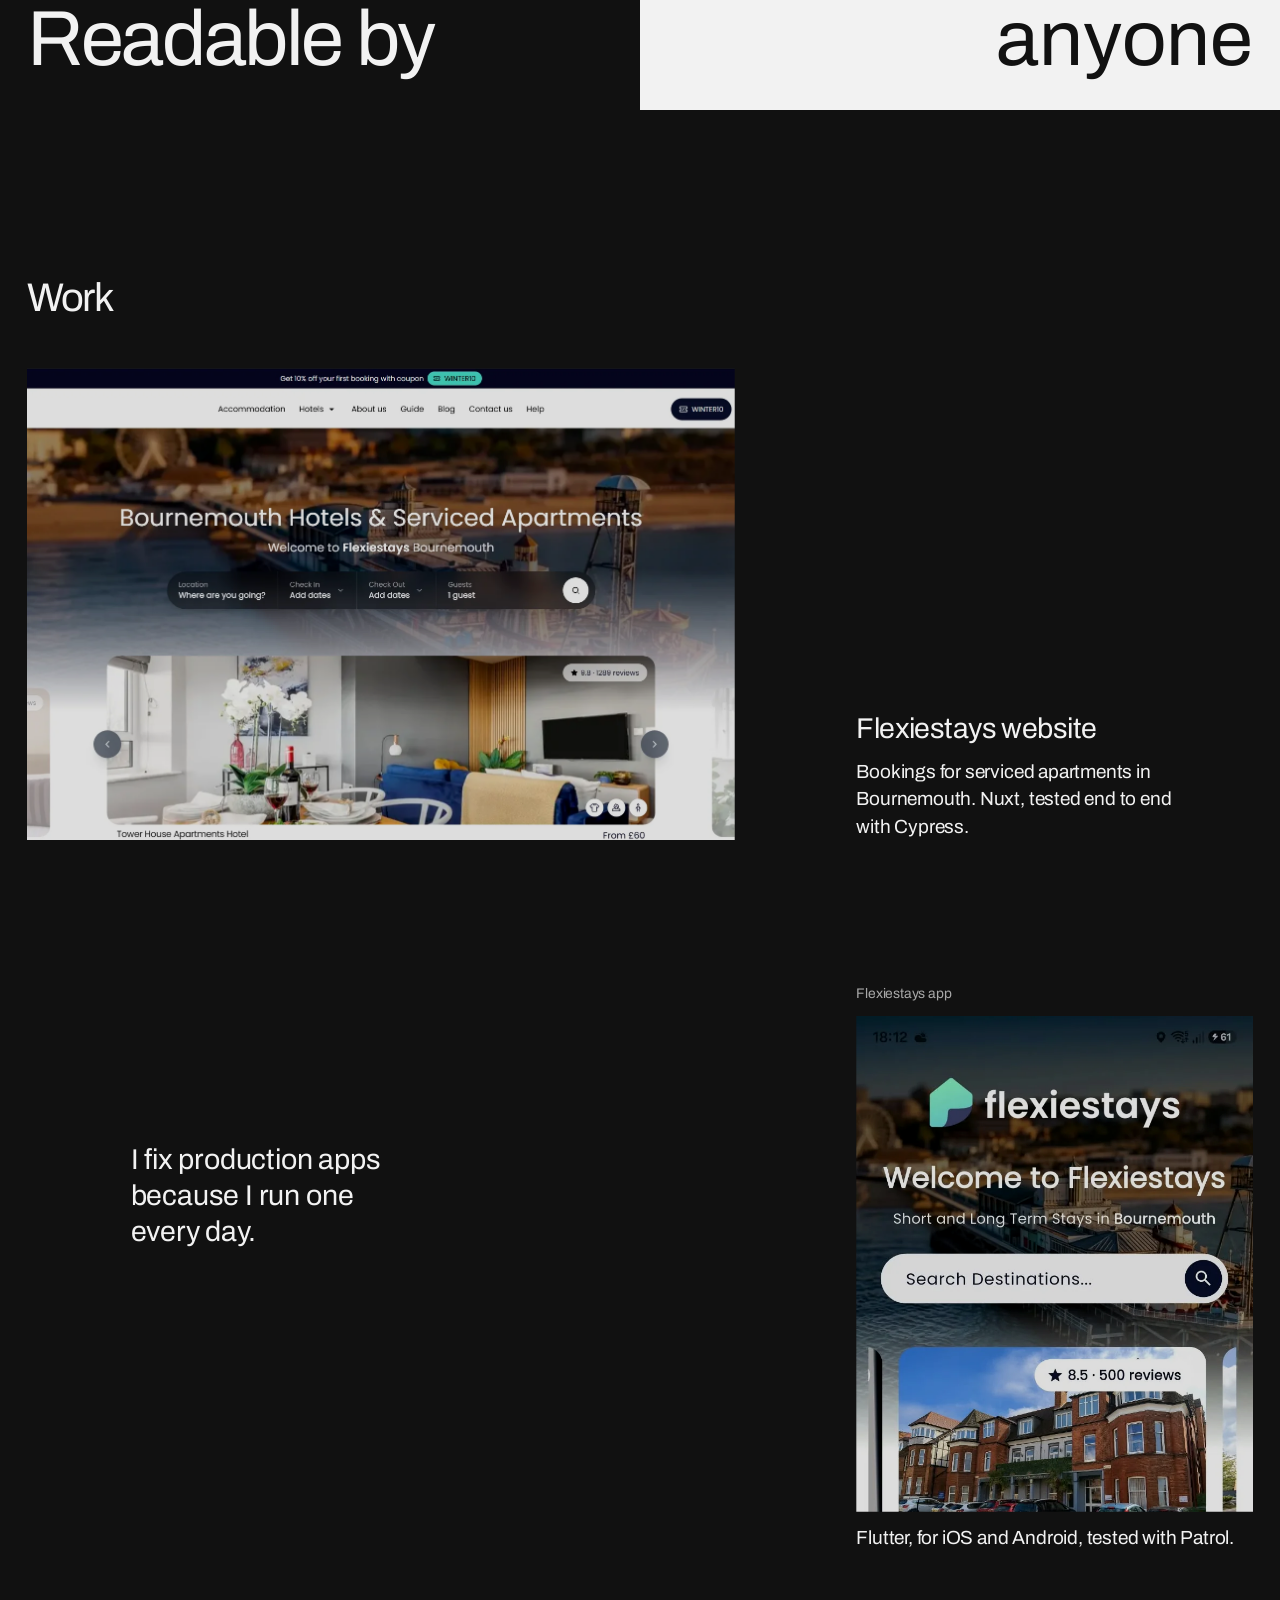
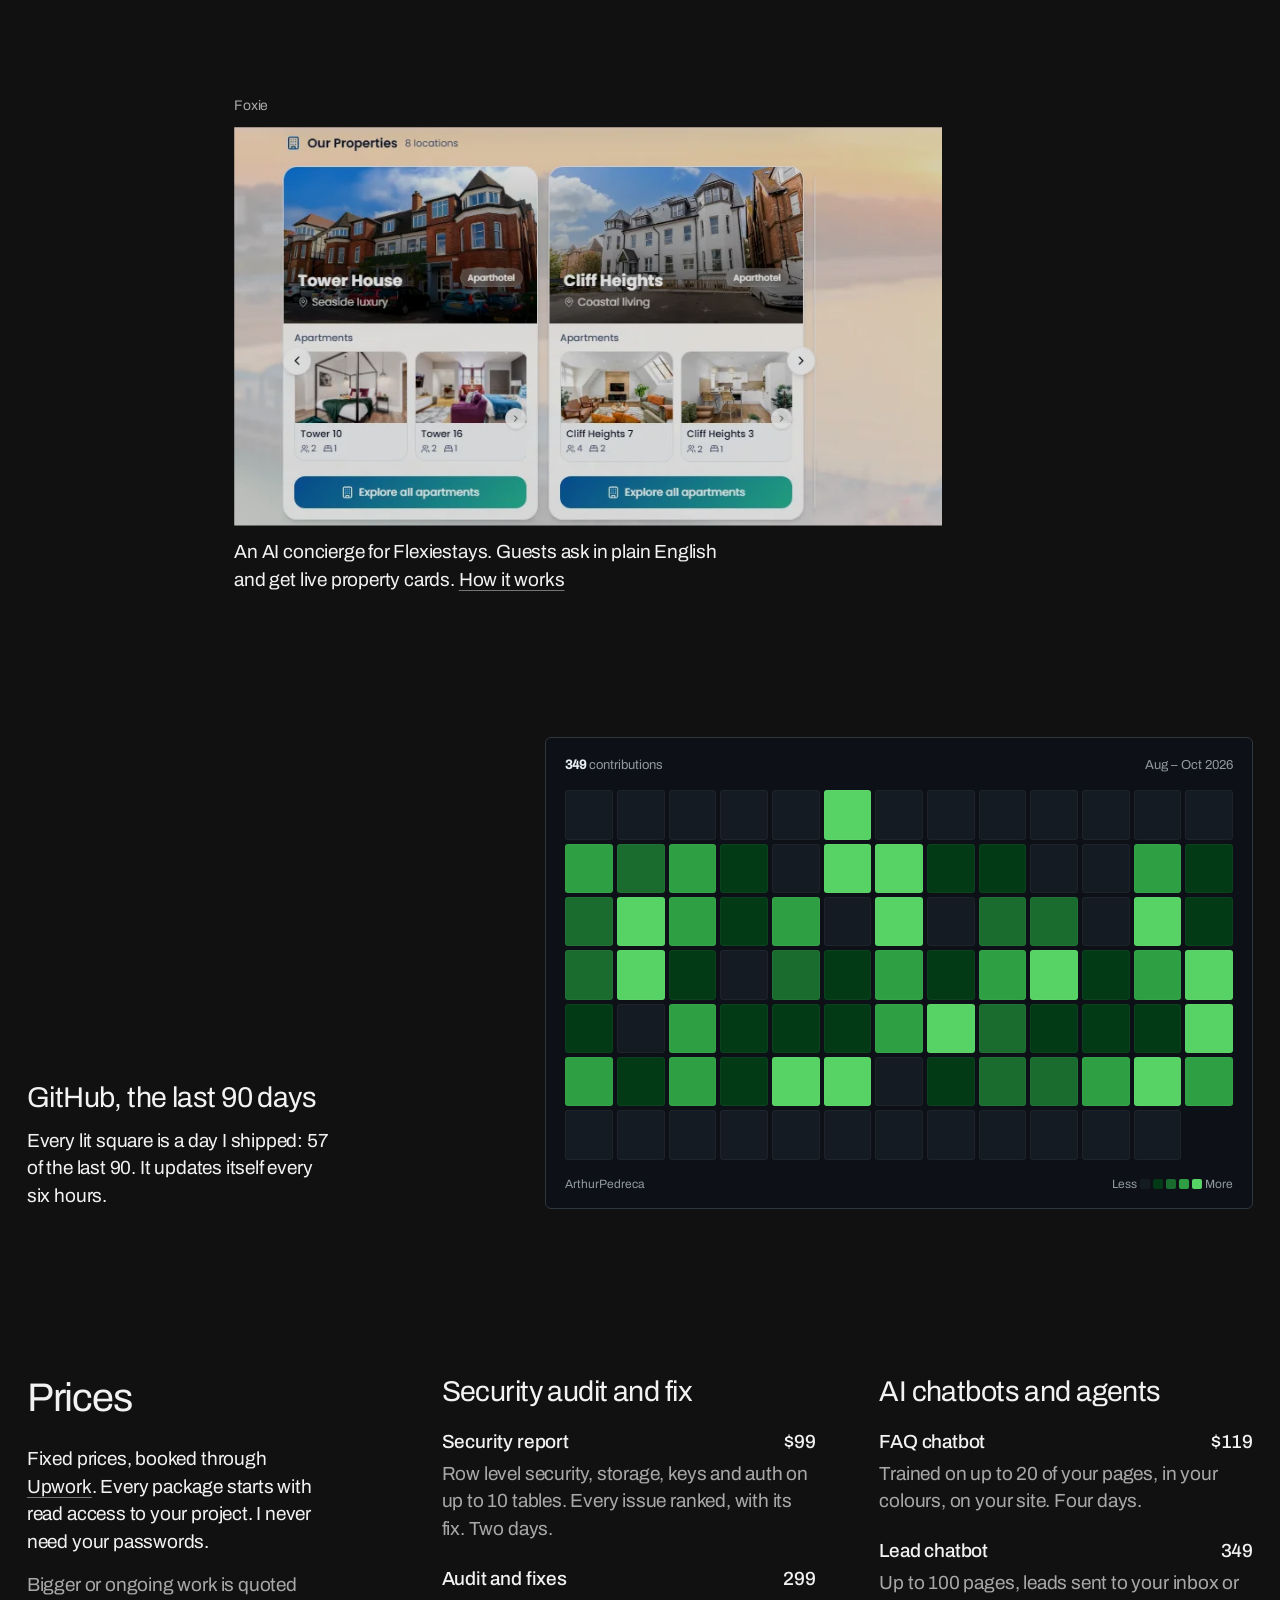
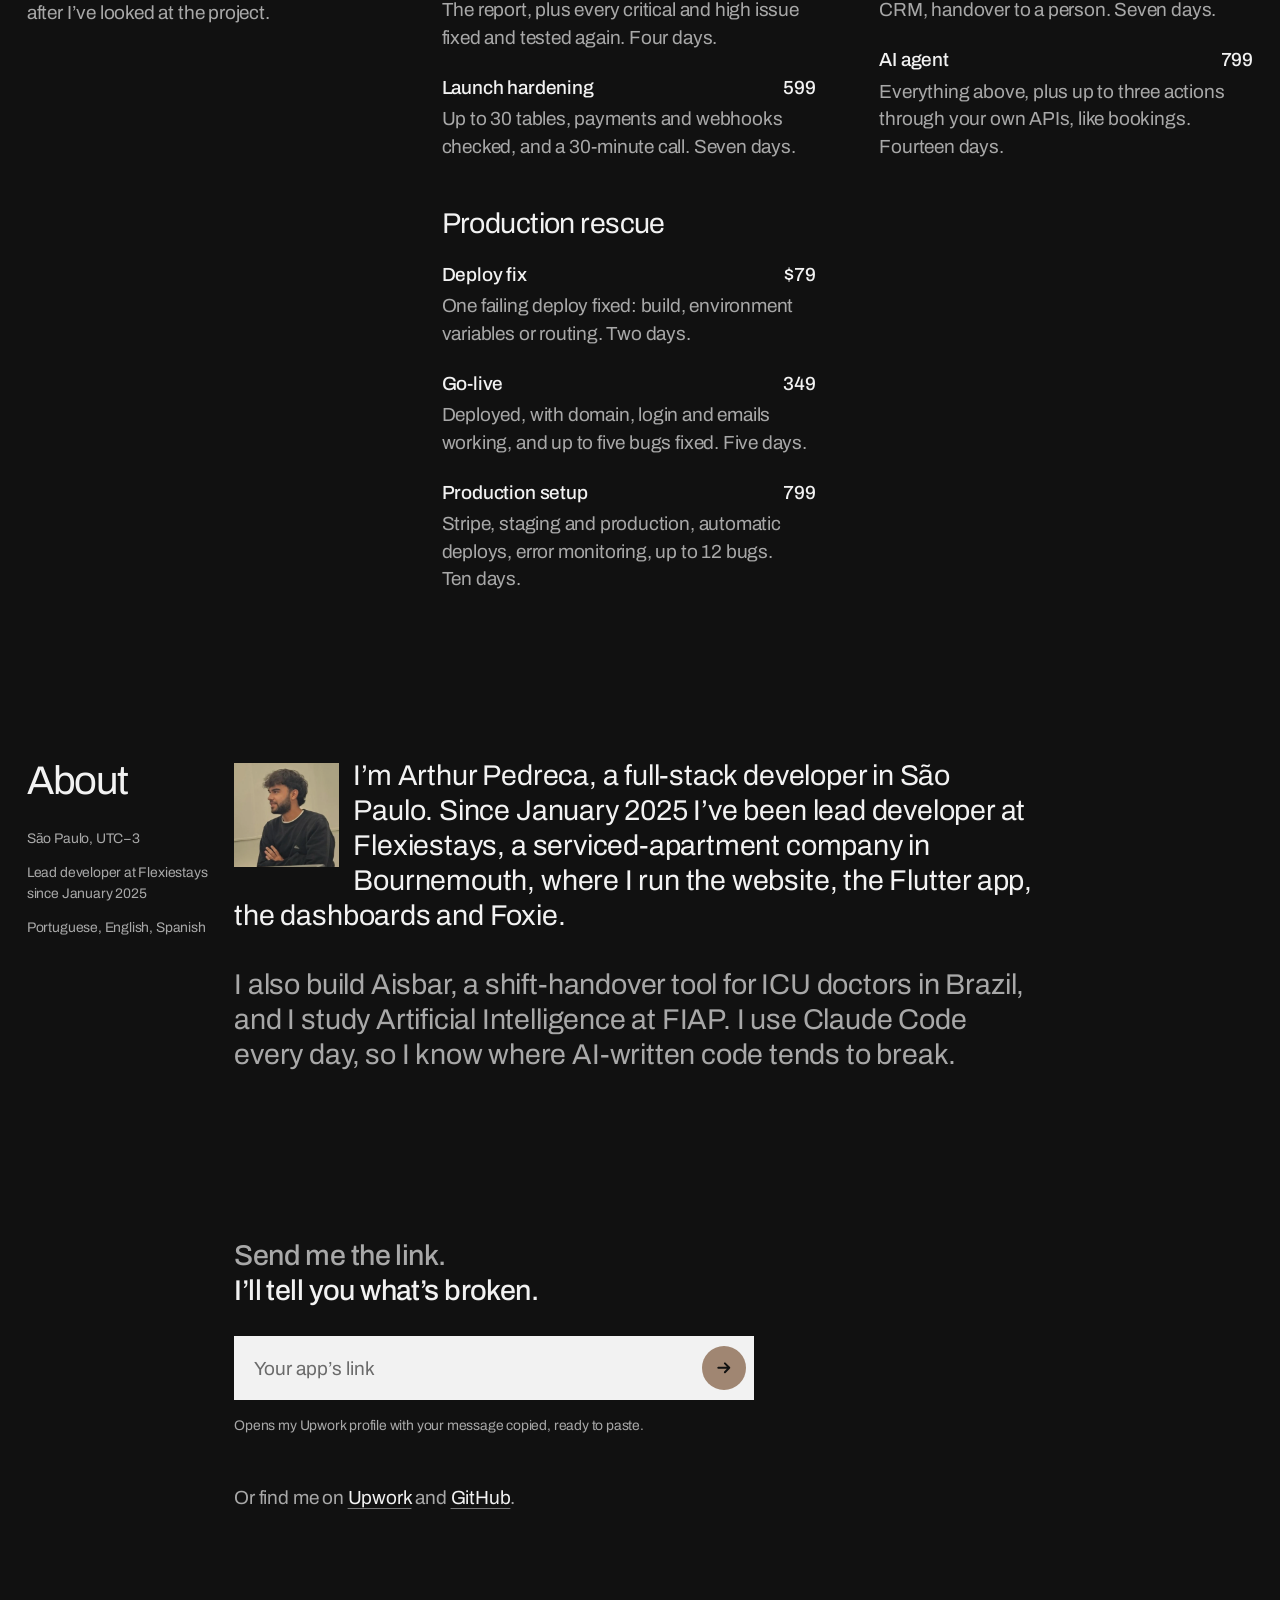
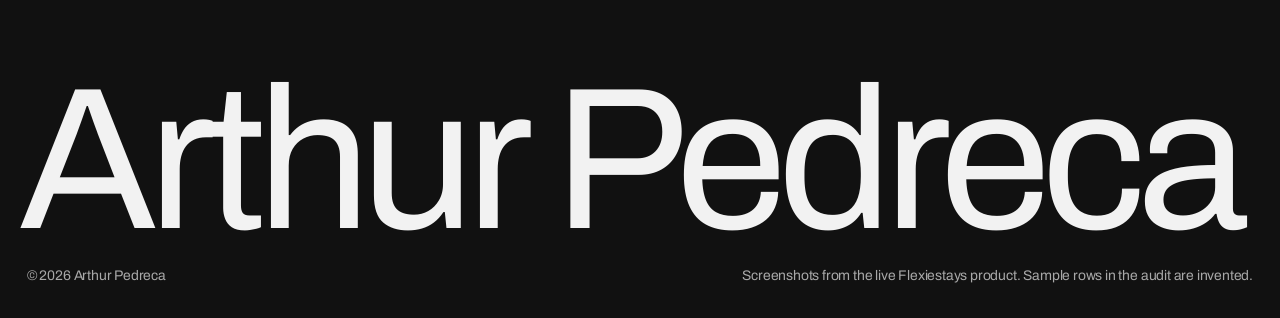
==== commit 8c29e781: "Redesign: the dark room One dark field with lit exhibits: Arthur's portrait and the work he runs, th" ====
--- a/index.html
+++ b/index.html
@@ -3,246 +3,215 @@
 <head>
 <meta charset="utf-8">
 <meta name="viewport" content="width=device-width,initial-scale=1">
-<title>Arthur Pedreca · status</title>
-<meta name="description" content="Full-stack developer in São Paulo. I take apps built with Lovable, Bolt, Replit and Cursor to production, close their security holes and keep them running.">
-<meta name="theme-color" content="#f7f7f5" media="(prefers-color-scheme: light)">
-<meta name="theme-color" content="#0b0e12" media="(prefers-color-scheme: dark)">
-<meta property="og:title" content="Arthur Pedreca · status">
-<meta property="og:description" content="Your AI-built app, kept up and locked down.">
+<title>Arthur Pedreca finishes apps AI started</title>
+<meta name="description" content="Full-stack developer in São Paulo. I take apps built with Lovable, Bolt, Replit or Cursor to production: fixed, locked down and live.">
+<meta name="theme-color" content="#111111">
+<meta property="og:title" content="Arthur Pedreca finishes apps AI started">
+<meta property="og:description" content="I find what the AI got wrong, fix it, lock it down and put it live.">
 <meta property="og:type" content="website">
 <meta property="og:url" content="https://arthurpedreca.github.io/Portfolio/">
 <meta property="og:image" content="https://arthurpedreca.github.io/Portfolio/assets/img/og.png">
 <meta name="twitter:card" content="summary_large_image">
 <link rel="icon" href="favicon.svg" type="image/svg+xml">
-<link rel="preload" href="assets/fonts/ibm-plex-sans-latin-600-normal.woff2" as="font" type="font/woff2" crossorigin>
-<link rel="preload" href="assets/fonts/ibm-plex-sans-latin-400-normal.woff2" as="font" type="font/woff2" crossorigin>
+<link rel="preload" href="assets/fonts/archivo-latin-400-normal.woff2" as="font" type="font/woff2" crossorigin>
 <link rel="stylesheet" href="assets/css/site.css">
+<script>document.documentElement.classList.add('js')</script>
 </head>
 <body>
 <svg width="0" height="0" style="position:absolute" aria-hidden="true">
   <symbol id="arrow" viewBox="0 0 16 16"><path d="M3 8h10M9 4l4 4-4 4"/></symbol>
-  <symbol id="out" viewBox="0 0 16 16"><path d="M5 11 11 5M6 5h5v5"/></symbol>
 </svg>
 
 <header class="nav">
-  <div class="wrap">
-    <a class="brand" href="./"><span class="logo">ap</span>Arthur Pedreca <span class="sub">/ status</span></a>
-    <nav class="links" aria-label="Sections">
-      <a href="#history">History</a>
-      <a href="#services">Services</a>
-      <a href="#experience">Experience</a>
-      <a href="#contact">Contact</a>
+  <div class="nav-left">
+    <a class="wordmark" href="./">Arthur Pedreca</a>
+    <nav class="nav-links" aria-label="Sections">
+      <a href="#work">Work</a>
+      <a href="#prices">Prices</a>
+      <a href="#about">About</a>
     </nav>
-    <a class="pill" href="#contact"><i class="dot"></i><span data-k="note">Available for new projects</span></a>
+  </div>
+  <div class="nav-left">
+    <details class="menu">
+      <summary>Menu</summary>
+      <nav class="menu-sheet" aria-label="Sections">
+        <a href="#readable">The audit</a>
+        <a href="#work">Work</a>
+        <a href="#prices">Prices</a>
+        <a href="#about">About</a>
+        <a href="#contact">Contact</a>
+      </nav>
+    </details>
+    <a class="action" href="https://www.upwork.com/freelancers/~01f52910ffb0d32b70" rel="noopener">Hire me on Upwork</a>
   </div>
 </header>
 
 <main>
-  <div class="hero">
-    <div class="wrap">
+  <section class="hero" aria-labelledby="title">
+    <div class="prints">
+      <figure class="print print-large" data-rise style="--i:1">
+        <img class="shot" src="assets/img/arthur-45.webp" width="640" height="800" alt="Arthur Pedreca, arms crossed, looking to the side.">
+      </figure>
+      <figure class="print print-small" data-rise style="--i:2">
+        <div class="frames" id="frames">
+          <img class="on" src="assets/img/app-sq.webp" width="738" height="738" alt="The Flexiestays app home screen, with Bournemouth behind the search bar.">
+          <img src="assets/img/foxie-sq.webp" width="500" height="500" alt="Foxie answering with property cards for Tower House and Cliff Heights.">
+          <img src="assets/img/property-sq.webp" width="500" height="500" alt="A Flexiestays apartment on the website: a bedroom with palm-leaf cushions.">
+        </div>
+        <figcaption>Flexiestays, Bournemouth. I run the app, the website and Foxie.</figcaption>
+      </figure>
+    </div>
+    <h1 class="hero-title" id="title" data-rise style="--i:3">Arthur Pedreca finishes apps AI&nbsp;started</h1>
+    <p class="hero-line" data-rise style="--i:4">Built it with Lovable, Bolt, Replit or Cursor? I find what the AI got wrong, fix it, lock it down and put it live.<span class="booked" data-k="booked" hidden></span></p>
+  </section>
+
+  <section class="split" id="readable" aria-labelledby="readable-title">
+    <div class="field-dark">
+      <div class="input-block">
+        <pre class="policy" data-reveal><code><span class="kw">create policy</span> "read clients"
+  <span class="kw">on</span> clients <span class="kw">for select</span>
+  <span class="kw">using</span> (<span id="rule" class="rule" contenteditable="plaintext-only" role="textbox" aria-label="Policy rule, editable" aria-describedby="verdict" spellcheck="false" autocapitalize="off">true</span>);</code></pre>
+        <div class="fix-row" data-reveal style="--i:1">
+          <button type="button" id="fix">Apply the fix</button>
+          <button type="button" id="undo" hidden>Put the bug back</button>
+        </div>
+        <p class="verdict" id="verdict" aria-live="polite" data-reveal style="--i:2">A 60,000-line booking platform built with Lovable had this rule on four tables. <strong>Anyone holding the app’s public key could read every row.</strong></p>
+      </div>
+      <h2 class="split-head" id="readable-title">Readable by <span class="sr-only" data-k="who-sr">anyone</span></h2>
+    </div>
+    <div class="field-lit">
+      <div class="output-block" data-reveal style="--i:1">
+        <div class="req" data-ui>
+          <div class="req-head"><code class="verb">GET</code><code>/rest/v1/clients?select=*</code></div>
+          <div class="req-meta">From a stranger’s browser · public key · no login</div>
+          <div class="req-status"><span><span class="ok">200 OK</span></span><span data-k="rows">4 rows</span></div>
+          <div id="rows">
+            <table>
+              <thead><tr><th>id</th><th>name</th><th class="col-phone">phone</th><th>last visit</th></tr></thead>
+              <tbody>
+                <tr><td>0142</td><td>Ana R.</td><td class="col-phone">+55 11 9•••• ••21</td><td>12 Oct</td></tr>
+                <tr class="hl"><td>0143</td><td>Bruno T.</td><td class="col-phone">+55 11 9•••• ••07</td><td>14 Oct</td></tr>
+                <tr><td>0144</td><td>Carla M.</td><td class="col-phone">+55 21 9•••• ••88</td><td>15 Oct</td></tr>
+                <tr><td>0145</td><td>Diego S.</td><td class="col-phone">+55 11 9•••• ••39</td><td>17 Oct</td></tr>
+              </tbody>
+            </table>
+          </div>
+          <div class="empty" id="none" hidden><code>[]</code> 0 rows. The policy refused the stranger.</div>
+        </div>
+        <p class="note">Sample rows, not client data. The real ones never left the audit.</p>
+      </div>
+      <p class="split-head" aria-hidden="true" data-k="who">anyone</p>
+    </div>
+  </section>
+
+  <section class="work wrap" id="work" aria-labelledby="work-title">
+    <h2 id="work-title" data-reveal>Work</h2>
+
+    <figure class="grid piece side">
+      <div class="shutter p-wide" data-reveal><img class="shot" src="assets/img/site.webp" width="1427" height="951" alt="The Flexiestays home page: Bournemouth Hotels and Serviced Apartments, a booking search over a photo of the pier, and a Tower House apartment below."></div>
+      <figcaption class="side-text" data-reveal style="--i:1"><h3>Flexiestays website</h3><p>Bookings for serviced apartments in Bournemouth. Nuxt, tested end to end with Cypress.</p></figcaption>
+    </figure>
+
+    <div class="grid pair">
+      <p class="remark" data-reveal>I fix production apps because I run one every day.</p>
+      <figure class="piece p-right" data-reveal>
+        <figcaption class="name">Flexiestays app</figcaption>
+        <div class="shutter" data-reveal><img class="shot" src="assets/img/app.webp" width="738" height="922" alt="The Flexiestays app home screen with a destination search and the Tower House card."></div>
+        <p class="desc">Flutter, for iOS and Android, tested with Patrol.</p>
+      </figure>
+    </div>
+
+    <div class="grid">
+      <figure class="piece p-inset" data-reveal>
+        <figcaption class="name">Foxie</figcaption>
+        <div class="shutter" data-reveal><img class="shot" src="assets/img/foxie-wide.webp" width="799" height="449" alt="Foxie answering “Help me find accommodation” with two property cards, Tower House and Cliff Heights, each with its apartments."></div>
+        <p class="desc">An AI concierge for Flexiestays. Guests ask in plain English and get live property cards. <a class="link" href="history/foxie.html">How it works</a></p>
+      </figure>
+    </div>
+
+    <figure class="grid piece side flip">
+      <figcaption class="side-text" data-reveal style="--i:1"><h3>GitHub, the last 90 days</h3><p>Every lit square is a day I shipped: <span data-k="active">57</span> of the last 90. It updates itself every six hours.</p></figcaption>
+      <div class="p-wide" data-reveal>
+        <div class="gh" data-ui role="img" id="gh" aria-label="GitHub contribution calendar for the last 90 days">
+          <div class="gh-top"><span><b data-k="sum90">349</b> contributions</span><span data-k="range">Aug – Oct 2026</span></div>
+          <div class="gh-grid" id="gh-grid"></div>
+          <div class="gh-foot"><span>ArthurPedreca</span><span class="gh-legend">Less <i style="background:#151b23"></i><i style="background:#033a16"></i><i style="background:#196c2e"></i><i style="background:#2ea043"></i><i style="background:#56d364"></i> More</span></div>
+        </div>
+      </div>
+    </figure>
+  </section>
+
+  <section class="prices wrap grid" id="prices" aria-labelledby="prices-title">
+    <div class="prices-side"><h2 id="prices-title" data-reveal>Prices</h2><p class="prices-intro" data-reveal style="--i:1">Fixed prices, booked through <a class="link" href="https://www.upwork.com/freelancers/~01f52910ffb0d32b70" rel="noopener">Upwork</a>. Every package starts with read access to your project. I never need your passwords.</p><p class="prices-intro muted" data-reveal style="--i:2">Bigger or ongoing work is quoted after I’ve looked at the project.</p></div>
+    <div class="menu-cols">
       <div>
-        <p class="eyebrow">Full-stack developer · São Paulo · UTC−3</p>
-        <h1>Your AI-built app, <span>kept up and locked down.</span></h1>
-        <p class="lead">I take apps made with Lovable, Bolt, Replit and Cursor to production, close the security holes they ship with, and keep them running after launch. Day to day, I’m the lead developer at Flexiestays in the UK.</p>
-        <div class="cta">
-          <a class="btn primary" href="#contact">Open an incident <svg class="i"><use href="#arrow"/></svg></a>
-          <a class="btn" href="history/open-database.html">Read the postmortem</a>
-        </div>
-        <div class="meta">
-          <div><b data-k="total">2,742</b>contributions<br>in the last year</div>
-          <div><b>5</b>critical exposures<br>closed in one audit</div>
-          <div><b>&lt; 24h</b>first reply on<br>new projects</div>
-        </div>
-      </div>
-
-      <div class="panel" aria-label="Current status">
-        <div class="ph">Current status <span data-k="updated">updated 30 Oct, 13:25</span></div>
-        <div class="banner"><i class="bd"></i><span data-k="banner">All systems operational</span></div>
-        <div class="activity">
-          <div class="ah">Shipping activity <span class="small">last 90 days</span></div>
-          <div class="bars" id="bars" role="img" aria-label="Commit activity for the last 90 days"></div>
-          <div class="axis small"><span data-k="from">2 Aug</span><span>today</span></div>
-          <p class="summary"><span data-k="active">55 of 90</span> days active · <span data-k="sum90">345</span> contributions</p>
-        </div>
-        <div class="comp">
-          <div class="cr"><span>Security audits <em>from $99</em></span><span class="st">Accepting projects</span></div>
-          <div class="cr"><span>Production rescue <em>from $79</em></span><span class="st">Accepting projects</span></div>
-          <div class="cr"><span>AI chatbots &amp; agents <em>from $119</em></span><span class="st">Accepting projects</span></div>
-          <div class="cr"><span>Flexiestays <em>UK</em></span><span class="st blue">In production</span></div>
-          <div class="cr"><span>Aisbar <em>Brazil</em></span><span class="st amber">In development</span></div>
-        </div>
-      </div>
-    </div>
-  </div>
-
-  <section id="history">
-    <div class="wrap">
-      <div class="sh">
-        <div>
-          <p class="kicker">History</p>
-          <h2>Incidents I closed, things I shipped</h2>
-          <p>Written the way a status page would: what broke or what changed, what I did, and where it stands now. Client names are withheld unless they agreed otherwise.</p>
-        </div>
-      </div>
-
-      <h3 class="month">October 2026</h3>
-      <a class="inc" href="history/open-database.html">
-        <div>
-          <h3>Client records readable with the public key <span class="tag">RESOLVED</span></h3>
-          <p>A booking and client-management platform built with Lovable on Supabase, about 60,000 lines, was getting ready to launch. Clients, appointments, payments, intake forms and every stored file could be read by anyone holding the app’s public key.</p>
-          <span class="more">Read the postmortem <svg class="i"><use href="#arrow"/></svg></span>
-        </div>
-        <ol class="steps">
-          <li class="r"><b>Identified</b>Four tables and the storage buckets open to the public key.</li>
-          <li class="y"><b>Fix</b>Role-based row level security on every table, private buckets with signed URLs.</li>
-          <li class="g"><b>Resolved</b>Closed before a single real user signed up.</li>
-        </ol>
-      </a>
-
-      <h3 class="month">2026</h3>
-      <a class="inc release" href="history/foxie.html">
-        <div>
-          <h3>Foxie, an AI concierge for Flexiestays <span class="tag blue">SHIPPED</span></h3>
-          <p>Guests ask in plain English and Foxie answers with live property cards, apartment photos and quick actions, right inside the chat. Built with the Vercel AI SDK, using tool calling and generative UI.</p>
-          <span class="more">Read the release notes <svg class="i"><use href="#arrow"/></svg></span>
-        </div>
-        <ol class="steps">
-          <li class="b"><b>Ask</b>“Help me find accommodation”</li>
-          <li class="b"><b>Tool call</b>Foxie looks up the properties and their apartments.</li>
-          <li class="g"><b>Answer</b>Cards the guest can tap, instead of a wall of text.</li>
-        </ol>
-      </a>
-    </div>
-  </section>
-
-  <section id="services">
-    <div class="wrap">
-      <div class="sh">
-        <div>
-          <p class="kicker">Services</p>
-          <h2>Fixed-price work, booked through Upwork</h2>
-          <p>Each one starts small, so you know exactly what’s wrong before paying for more.</p>
-        </div>
-      </div>
-      <div class="svc">
-        <div class="srow">
-          <div><h3>Security audit and fix</h3><p class="d">For apps built with Lovable, Bolt or Supabase. Row level security, storage, exposed keys and auth, checked the way an outsider would.</p></div>
-          <div class="tiers">
-            <div class="tier"><span>Security report</span><b>$99</b><small>2 days</small></div>
-            <div class="tier"><span>Audit + fixes</span><b>$299</b><small>4 days</small></div>
-            <div class="tier"><span>Launch hardening</span><b>$599</b><small>7 days</small></div>
-          </div>
-          <a class="go" href="https://www.upwork.com/freelancers/~01f52910ffb0d32b70" rel="noopener">On Upwork <svg class="i"><use href="#out"/></svg></a>
-        </div>
-        <div class="srow">
-          <div><h3>Production rescue</h3><p class="d">Your AI-built app fixed, deployed and ready for real users: failing builds, domains, logins, emails and Stripe.</p></div>
-          <div class="tiers">
-            <div class="tier"><span>Deploy fix</span><b>$79</b><small>2 days</small></div>
-            <div class="tier"><span>Go-live</span><b>$349</b><small>5 days</small></div>
-            <div class="tier"><span>Production setup</span><b>$799</b><small>10 days</small></div>
-          </div>
-          <a class="go" href="https://www.upwork.com/freelancers/~01f52910ffb0d32b70" rel="noopener">On Upwork <svg class="i"><use href="#out"/></svg></a>
-        </div>
-        <div class="srow">
-          <div><h3>AI chatbots and agents</h3><p class="d">A chatbot that answers from your own content, captures leads and hands over to a person when it isn’t sure. Claude or OpenAI.</p></div>
-          <div class="tiers">
-            <div class="tier"><span>FAQ chatbot</span><b>$119</b><small>4 days</small></div>
-            <div class="tier"><span>Lead chatbot</span><b>$349</b><small>7 days</small></div>
-            <div class="tier"><span>AI agent</span><b>$799</b><small>14 days</small></div>
-          </div>
-          <a class="go" href="https://www.upwork.com/freelancers/~01f52910ffb0d32b70" rel="noopener">On Upwork <svg class="i"><use href="#out"/></svg></a>
-        </div>
-      </div>
-      <p class="note">Bigger or ongoing work is quoted separately. Send me a message with what you need.</p>
-    </div>
-  </section>
-
-  <section id="experience">
-    <div class="wrap">
-      <div class="sh">
-        <div>
-          <p class="kicker">Experience</p>
-          <h2>Where I’ve been running things</h2>
-        </div>
-      </div>
-      <div class="exp">
-        <div>
-          <div class="job">
-            <p class="when">Jan 2025 → now</p>
-            <div>
-              <h3>Flexiestays <span>Lead developer</span> <span class="st blue">In production</span></h3>
-              <p>Serviced apartments in Bournemouth, UK. I own the product end to end: the Nuxt website with Cypress tests, the Flutter app tested with Patrol, the internal dashboards and Foxie. I also run the SEO and performance checks and look after DNS and domains.</p>
-            </div>
-          </div>
-          <div class="job">
-            <p class="when">Ongoing</p>
-            <div>
-              <h3>Aisbar <span>Health tech, Brazil</span> <span class="st amber">In development</span></h3>
-              <p>A tool that helps ICU doctors hand over their patients at shift change.</p>
-            </div>
-          </div>
-          <div class="job">
-            <p class="when">Previously</p>
-            <div><h3>CrownStone <span>Frontend developer</span></h3></div>
-          </div>
-          <div class="job">
-            <p class="when">Previously</p>
-            <div><h3>Sorria Bank <span>Programmer</span></h3></div>
-          </div>
-          <div class="job">
-            <p class="when">2025 → 2027</p>
-            <div><h3>FIAP <span>Bachelor’s in Artificial Intelligence</span></h3><p>In progress.</p></div>
-          </div>
-        </div>
-
-        <div class="deps">
-          <div class="ph">Dependencies <span>what I build with</span></div>
-          <div class="dep"><span>Front end</span>React, Next.js, Vue, Nuxt, TypeScript, Tailwind</div>
-          <div class="dep"><span>Back end</span>Node.js, Laravel, Supabase, PostgreSQL</div>
-          <div class="dep"><span>Mobile</span>Flutter</div>
-          <div class="dep"><span>AI</span>Vercel AI SDK, Claude, OpenAI, Claude Code</div>
-          <div class="dep"><span>Testing</span>Cypress, Patrol</div>
-          <div class="dep"><span>Hosting</span>Vercel, Netlify, Supabase</div>
-        </div>
-      </div>
-    </div>
-  </section>
-
-  <section id="contact">
-    <div class="wrap contact">
+        <div class="group" data-reveal>
+          <h3>Security audit and fix</h3>
+          <div class="item"><div class="row"><span>Security report</span><span>$99</span></div><p>Row level security, storage, keys and auth on up to 10 tables. Every issue ranked, with its fix. Two days.</p></div>
+          <div class="item"><div class="row"><span>Audit and fixes</span><span>299</span></div><p>The report, plus every critical and high issue fixed and tested again. Four days.</p></div>
+          <div class="item"><div class="row"><span>Launch hardening</span><span>599</span></div><p>Up to 30 tables, payments and webhooks checked, and a 30-minute call. Seven days.</p></div>
+        </div>
+        <div class="group" data-reveal>
+          <h3>Production rescue</h3>
+          <div class="item"><div class="row"><span>Deploy fix</span><span>$79</span></div><p>One failing deploy fixed: build, environment variables or routing. Two days.</p></div>
+          <div class="item"><div class="row"><span>Go-live</span><span>349</span></div><p>Deployed, with domain, login and emails working, and up to five bugs fixed. Five days.</p></div>
+          <div class="item"><div class="row"><span>Production setup</span><span>799</span></div><p>Stripe, staging and production, automatic deploys, error monitoring, up to 12 bugs. Ten days.</p></div>
+        </div>
+      </div>
       <div>
-        <p class="kicker">Contact</p>
-        <h2>Something broken?<br><span>Open an incident.</span></h2>
-        <p class="lead">Send me the project link and what’s wrong. I’ll tell you honestly whether it’s a quick fix or needs more, before you pay for anything bigger.</p>
-      </div>
-      <div class="me">
-        <div class="top">
-          <img src="assets/img/arthur.webp" width="64" height="64" alt="Arthur Pedreca">
-          <div><h3>Arthur Pedreca</h3><p>Full-stack developer</p></div>
-        </div>
-        <ul class="facts">
-          <li>Local time <b><span data-k="clock">13:25</span> in São Paulo</b></li>
-          <li>Overlap <b>US business hours, UK afternoons</b></li>
-          <li>Languages <b>Portuguese, English, Spanish</b></li>
-          <li>First reply <b>within 24 hours</b></li>
-        </ul>
-        <div class="cta">
-          <a class="btn primary" href="https://www.upwork.com/freelancers/~01f52910ffb0d32b70" rel="noopener">Hire me on Upwork</a>
-          <a class="btn" href="https://github.com/ArthurPedreca" rel="noopener">GitHub</a>
-        </div>
-      </div>
+        <div class="group" data-reveal>
+          <h3>AI chatbots and agents</h3>
+          <div class="item"><div class="row"><span>FAQ chatbot</span><span>$119</span></div><p>Trained on up to 20 of your pages, in your colours, on your site. Four days.</p></div>
+          <div class="item"><div class="row"><span>Lead chatbot</span><span>349</span></div><p>Up to 100 pages, leads sent to your inbox or CRM, handover to a person. Seven days.</p></div>
+          <div class="item"><div class="row"><span>AI agent</span><span>799</span></div><p>Everything above, plus up to three actions through your own APIs, like bookings. Fourteen days.</p></div>
+        </div>
+      </div>
+    </div>
+  </section>
+
+  <section class="about wrap grid" id="about" aria-labelledby="about-title">
+    <div class="about-side">
+      <h2 id="about-title" data-reveal>About</h2>
+      <dl class="facts" data-reveal style="--i:1">
+        <div><dt class="sr-only">Where</dt><dd>São Paulo, UTC−3</dd></div>
+        <div><dt class="sr-only">Since</dt><dd>Lead developer at Flexiestays since January 2025</dd></div>
+        <div><dt class="sr-only">Languages</dt><dd>Portuguese, English, Spanish</dd></div>
+      </dl>
+    </div>
+    <div class="bio" data-reveal style="--i:1">
+      <p><img class="cap" src="assets/img/arthur.webp" width="640" height="640" alt="Portrait of Arthur Pedreca."><span class="who">I’m Arthur Pedreca,</span> a full-stack developer in São Paulo. Since January 2025 I’ve been lead developer at Flexiestays, a serviced-apartment company in Bournemouth, where I run the website, the Flutter app, the dashboards and Foxie.</p>
+      <p>I also build Aisbar, a shift-handover tool for ICU doctors in Brazil, and I study Artificial Intelligence at FIAP. I use Claude Code every day, so I know where AI-written code tends to break.</p>
+    </div>
+    <dl class="facts-phone">
+      <div><dt class="sr-only">Where</dt><dd>São Paulo, UTC−3</dd></div>
+      <div><dt class="sr-only">Since</dt><dd>Flexiestays since 2025</dd></div>
+      <div><dt class="sr-only">Languages</dt><dd>Portuguese, English, Spanish</dd></div>
+    </dl>
+  </section>
+
+  <section class="contact wrap grid" id="contact" aria-labelledby="contact-title">
+    <div class="contact-col">
+      <h2 id="contact-title" data-reveal><span>Send me the link.</span> I’ll tell you what’s broken.</h2>
+      <form class="send" id="send" action="https://www.upwork.com/freelancers/~01f52910ffb0d32b70" method="get" target="_blank" data-reveal style="--i:1">
+        <label class="sr-only" for="link">Your app’s link</label>
+        <input id="link" name="link" type="url" inputmode="url" placeholder="Your app’s link" autocomplete="url" aria-describedby="send-help">
+        <button type="submit" aria-label="Write to Arthur on Upwork"><svg viewBox="0 0 16 16" aria-hidden="true"><use href="#arrow"/></svg></button>
+      </form>
+      <p class="send-help" id="send-help" aria-live="polite">Opens my Upwork profile with your message copied, ready to paste.</p>
+      <p class="reach" data-reveal style="--i:2">Or find me on <a class="link" href="https://www.upwork.com/freelancers/~01f52910ffb0d32b70" rel="noopener">Upwork</a> and <a class="link" href="https://github.com/ArthurPedreca" rel="noopener">GitHub</a>.</p>
     </div>
   </section>
 </main>
 
-<footer>
-  <div class="wrap">
+<footer class="foot">
+  <p class="foot-name" aria-hidden="true">Arthur Pedreca</p>
+  <div class="foot-line">
     <span>© 2026 Arthur Pedreca</span>
-    <span>The status above comes from my public GitHub activity and is rebuilt every six hours. <a href="https://github.com/ArthurPedreca/ArthurPedreca">See how</a></span>
+    <span>Screenshots from the live Flexiestays product. Sample rows in the audit are invented.</span>
   </div>
 </footer>
 
-<script type="application/json" id="snapshot">{"updated":"2026-10-30T16:39:43.980Z","available":true,"note":"Available for new projects","totalLastYear":2742,"active90":55,"contributions90":345,"days":[{"date":"2026-08-02","count":0},{"date":"2026-08-03","count":4},{"date":"2026-08-04","count":3},{"date":"2026-08-05","count":3},{"date":"2026-08-06","count":2},{"date":"2026-08-07","count":4},{"date":"2026-08-08","count":0},{"date":"2026-08-09","count":0},{"date":"2026-08-10","count":3},{"date":"2026-08-11","count":13},{"date":"2026-08-12","count":8},{"date":"2026-08-13","count":0},{"date":"2026-08-14","count":2},{"date":"2026-08-15","count":0},{"date":"2026-08-16","count":0},{"date":"2026-08-17","count":4},{"date":"2026-08-18","count":6},{"date":"2026-08-19","count":1},{"date":"2026-08-20","count":4},{"date":"2026-08-21","count":5},{"date":"2026-08-22","count":0},{"date":"2026-08-23","count":0},{"date":"2026-08-24","count":1},{"date":"2026-08-25","count":2},{"date":"2026-08-26","count":0},{"date":"2026-08-27","count":1},{"date":"2026-08-28","count":1},{"date":"2026-08-29","count":0},{"date":"2026-08-30","count":0},{"date":"2026-08-31","count":0},{"date":"2026-09-01","count":4},{"date":"2026-09-02","count":3},{"date":"2026-09-03","count":2},{"date":"2026-09-04","count":18},{"date":"2026-09-05","count":0},{"date":"2026-09-06","count":7},{"date":"2026-09-07","count":61},{"date":"2026-09-08","count":0},{"date":"2026-09-09","count":2},{"date":"2026-09-10","count":2},{"date":"2026-09-11","count":7},{"date":"2026-09-12","count":0},{"date":"2026-09-13","count":0},{"date":"2026-09-14","count":12},{"date":"2026-09-15","count":43},{"date":"2026-09-16","count":6},{"date":"2026-09-17","count":4},{"date":"2026-09-18","count":0},{"date":"2026-09-19","count":0},{"date":"2026-09-20","count":0},{"date":"2026-09-21","count":1},{"date":"2026-09-22","count":0},{"date":"2026-09-23","count":2},{"date":"2026-09-24","count":9},{"date":"2026-09-25","count":1},{"date":"2026-09-26","count":0},{"date":"2026-09-27","count":0},{"date":"2026-09-28","count":2},{"date":"2026-09-29","count":3},{"date":"2026-09-30","count":4},{"date":"2026-10-01","count":3},{"date":"2026-10-02","count":3},{"date":"2026-10-03","count":0},{"date":"2026-10-04","count":0},{"date":"2026-10-05","count":0},{"date":"2026-10-06","count":3},{"date":"2026-10-07","count":11},{"date":"2026-10-08","count":1},{"date":"2026-10-09","count":3},{"date":"2026-10-10","count":0},{"date":"2026-10-11","count":0},{"date":"2026-10-12","count":0},{"date":"2026-10-13","count":0},{"date":"2026-10-14","count":3},{"date":"2026-10-15","count":0},{"date":"2026-10-16","count":5},{"date":"2026-10-17","count":0},{"date":"2026-10-18","count":0},{"date":"2026-10-19","count":5},{"date":"2026-10-20","count":8},{"date":"2026-10-21","count":5},{"date":"2026-10-22","count":2},{"date":"2026-10-23","count":9},{"date":"2026-10-24","count":0},{"date":"2026-10-25","count":0},{"date":"2026-10-26","count":2},{"date":"2026-10-27","count":2},{"date":"2026-10-28","count":11},{"date":"2026-10-29","count":9},{"date":"2026-10-30","count":0}]}</script>
-<script src="assets/js/status.js" defer></script>
+<script type="application/json" id="snapshot">{"updated":"2026-10-30T16:42:05.246Z","available":true,"note":"Available for new projects","totalLastYear":2746,"active90":57,"contributions90":349,"days":[{"date":"2026-08-02","count":0},{"date":"2026-08-03","count":4},{"date":"2026-08-04","count":3},{"date":"2026-08-05","count":3},{"date":"2026-08-06","count":2},{"date":"2026-08-07","count":4},{"date":"2026-08-08","count":0},{"date":"2026-08-09","count":0},{"date":"2026-08-10","count":3},{"date":"2026-08-11","count":13},{"date":"2026-08-12","count":8},{"date":"2026-08-13","count":0},{"date":"2026-08-14","count":2},{"date":"2026-08-15","count":0},{"date":"2026-08-16","count":0},{"date":"2026-08-17","count":4},{"date":"2026-08-18","count":6},{"date":"2026-08-19","count":1},{"date":"2026-08-20","count":4},{"date":"2026-08-21","count":5},{"date":"2026-08-22","count":0},{"date":"2026-08-23","count":0},{"date":"2026-08-24","count":1},{"date":"2026-08-25","count":2},{"date":"2026-08-26","count":0},{"date":"2026-08-27","count":1},{"date":"2026-08-28","count":1},{"date":"2026-08-29","count":0},{"date":"2026-08-30","count":0},{"date":"2026-08-31","count":0},{"date":"2026-09-01","count":4},{"date":"2026-09-02","count":3},{"date":"2026-09-03","count":2},{"date":"2026-09-04","count":18},{"date":"2026-09-05","count":0},{"date":"2026-09-06","count":7},{"date":"2026-09-07","count":61},{"date":"2026-09-08","count":0},{"date":"2026-09-09","count":2},{"date":"2026-09-10","count":2},{"date":"2026-09-11","count":7},{"date":"2026-09-12","count":0},{"date":"2026-09-13","count":0},{"date":"2026-09-14","count":12},{"date":"2026-09-15","count":43},{"date":"2026-09-16","count":6},{"date":"2026-09-17","count":4},{"date":"2026-09-18","count":0},{"date":"2026-09-19","count":0},{"date":"2026-09-20","count":0},{"date":"2026-09-21","count":1},{"date":"2026-09-22","count":0},{"date":"2026-09-23","count":2},{"date":"2026-09-24","count":9},{"date":"2026-09-25","count":1},{"date":"2026-09-26","count":0},{"date":"2026-09-27","count":0},{"date":"2026-09-28","count":2},{"date":"2026-09-29","count":3},{"date":"2026-09-30","count":4},{"date":"2026-10-01","count":3},{"date":"2026-10-02","count":3},{"date":"2026-10-03","count":0},{"date":"2026-10-04","count":0},{"date":"2026-10-05","count":0},{"date":"2026-10-06","count":3},{"date":"2026-10-07","count":11},{"date":"2026-10-08","count":1},{"date":"2026-10-09","count":3},{"date":"2026-10-10","count":0},{"date":"2026-10-11","count":0},{"date":"2026-10-12","count":0},{"date":"2026-10-13","count":0},{"date":"2026-10-14","count":2},{"date":"2026-10-15","count":1},{"date":"2026-10-16","count":5},{"date":"2026-10-17","count":0},{"date":"2026-10-18","count":0},{"date":"2026-10-19","count":5},{"date":"2026-10-20","count":8},{"date":"2026-10-21","count":5},{"date":"2026-10-22","count":2},{"date":"2026-10-23","count":9},{"date":"2026-10-24","count":0},{"date":"2026-10-25","count":0},{"date":"2026-10-26","count":2},{"date":"2026-10-27","count":2},{"date":"2026-10-28","count":11},{"date":"2026-10-29","count":9},{"date":"2026-10-30","count":4}]}</script>
+<script src="assets/js/site.js" defer></script>
 </body>
 </html>
--- a/assets/css/site.css
+++ b/assets/css/site.css
@@ -1,273 +1,372 @@
-@font-face{font-family:Plex;font-weight:400;font-display:swap;src:url(../fonts/ibm-plex-sans-latin-400-normal.woff2) format('woff2')}
-@font-face{font-family:Plex;font-weight:500;font-display:swap;src:url(../fonts/ibm-plex-sans-latin-500-normal.woff2) format('woff2')}
-@font-face{font-family:Plex;font-weight:600;font-display:swap;src:url(../fonts/ibm-plex-sans-latin-600-normal.woff2) format('woff2')}
-@font-face{font-family:PlexMono;font-weight:400;font-display:swap;src:url(../fonts/ibm-plex-mono-latin-400-normal.woff2) format('woff2')}
-@font-face{font-family:PlexMono;font-weight:500;font-display:swap;src:url(../fonts/ibm-plex-mono-latin-500-normal.woff2) format('woff2')}
-
-:root{
-  --bg:#f7f7f5;--card:#fff;--sunk:#f1f1ee;--line:#e4e4e1;--line-soft:#eeeeeb;
-  --text:#17191b;--muted:#565b60;--faint:#868b90;
-  --green:#1a7f45;--green-dot:#22a05a;--green-soft:#e7f4ec;--green-line:#cbe6d5;--banner:#1f8a4c;
-  --amber:#a8681a;--amber-dot:#d99a1e;--amber-soft:#fbf2e1;--banner-amber:#b7791f;
-  --blue:#2557a7;--blue-soft:#e8eef8;
-  --red:#b9382f;--red-soft:#fbeceb;
-  --l0:#e4e5e2;--l1:#c4e6d0;--l2:#86cfa1;--l3:#3fae6c;--l4:#1a7f45;
-  --ink:#17191b;--on-ink:#fafaf9;
-  --shadow:0 1px 0 rgba(20,22,24,.03),0 18px 50px -24px rgba(20,22,24,.14);
-  --sans:Plex,-apple-system,"Segoe UI",Helvetica,Arial,sans-serif;
-  --mono:PlexMono,ui-monospace,"SFMono-Regular",Menlo,monospace;
-  color-scheme:light;
-}
-@media (prefers-color-scheme:dark){
-  :root{
-    --bg:#0b0e12;--card:#0f1318;--sunk:#0c1015;--line:#232932;--line-soft:#1b2129;
-    --text:#e6edf3;--muted:#a3abb5;--faint:#6f7781;
-    --green:#3fb871;--green-dot:#3fb871;--green-soft:#11251a;--green-line:#1d4a30;--banner:#1d7343;
-    --amber:#e0a43a;--amber-dot:#e0a43a;--amber-soft:#2a1f0d;--banner-amber:#9c6516;
-    --blue:#82aef2;--blue-soft:#152238;
-    --red:#f0817a;--red-soft:#2c1514;
-    --l0:#1b2129;--l1:#1b4430;--l2:#22663f;--l3:#2f9257;--l4:#46c07a;
-    --ink:#e6edf3;--on-ink:#0b0e12;
-    --shadow:0 1px 0 rgba(0,0,0,.2),0 18px 50px -24px rgba(0,0,0,.6);
-    color-scheme:dark;
-  }
-}
-
-*,*:before,*:after{box-sizing:border-box}
-html{-webkit-text-size-adjust:100%;scroll-behavior:smooth;scroll-padding-top:84px}
-body{margin:0;background:var(--bg);color:var(--text);font:400 16px/1.6 var(--sans);-webkit-font-smoothing:antialiased;text-rendering:optimizeLegibility}
-img{display:block;max-width:100%;height:auto}
-figure{margin:0}
-a{color:inherit}
-h1,h2,h3,h4,p{margin:0}
-::selection{background:var(--green-soft);color:var(--text)}
-:focus-visible{outline:2px solid var(--green);outline-offset:3px;border-radius:4px}
-.mono{font-family:var(--mono)}
-.i{width:1em;height:1em;flex:none;fill:none;stroke:currentColor;stroke-width:1.6;stroke-linecap:round;stroke-linejoin:round;vertical-align:-.12em}
-.wrap{max-width:1160px;margin:0 auto;padding:0 32px}
-.sr{position:absolute;width:1px;height:1px;overflow:hidden;clip:rect(0 0 0 0);white-space:nowrap}
-
-/* ---------- nav ---------- */
-.nav{position:sticky;top:0;z-index:20;background:color-mix(in srgb,var(--bg) 86%,transparent);backdrop-filter:saturate(1.4) blur(10px);-webkit-backdrop-filter:saturate(1.4) blur(10px);border-bottom:1px solid var(--line)}
-.nav .wrap{height:64px;display:flex;align-items:center;justify-content:space-between;gap:24px}
-.brand{display:flex;align-items:center;gap:11px;font-weight:600;font-size:15.5px;text-decoration:none;white-space:nowrap}
-.logo{width:28px;height:28px;border-radius:7px;background:var(--ink);color:var(--on-ink);font:600 12.5px/1 var(--mono);display:grid;place-items:center;letter-spacing:-.02em}
-.brand .sub{color:var(--faint);font-weight:400}
-.links{display:flex;gap:30px;font-size:14.5px}
-.links a{color:var(--muted);text-decoration:none}
-.links a:hover{color:var(--text)}
-.pill{display:inline-flex;align-items:center;gap:8px;font-size:13px;font-weight:500;padding:6px 12px 6px 11px;border-radius:999px;border:1px solid var(--green-line);background:var(--green-soft);color:var(--green);white-space:nowrap;text-decoration:none}
-.dot{width:7px;height:7px;border-radius:50%;background:var(--green-dot);box-shadow:0 0 0 0 color-mix(in srgb,var(--green-dot) 45%,transparent);animation:pulse 2.4s ease-out infinite}
-.busy .pill,.pill.busy{border-color:color-mix(in srgb,var(--amber) 30%,transparent);background:var(--amber-soft);color:var(--amber)}
-.busy .dot{background:var(--amber-dot)}
-@keyframes pulse{0%{box-shadow:0 0 0 0 color-mix(in srgb,var(--green-dot) 45%,transparent)}70%,100%{box-shadow:0 0 0 7px transparent}}
-
-/* ---------- hero ---------- */
-.hero{padding:80px 0 88px}
-.hero .wrap{display:grid;grid-template-columns:minmax(0,1fr) 500px;gap:64px;align-items:start}
-.eyebrow{font:400 12.5px/1 var(--mono);letter-spacing:.07em;color:var(--faint);text-transform:uppercase}
-h1{margin-top:22px;font-size:clamp(42px,5.4vw,70px);line-height:1.02;font-weight:600;letter-spacing:-.035em}
-h1 span{color:var(--faint)}
-.lead{margin-top:26px;font-size:19px;line-height:1.55;color:var(--muted);max-width:34em}
-.cta{margin-top:34px;display:flex;flex-wrap:wrap;gap:12px}
-.btn{display:inline-flex;align-items:center;gap:9px;font-weight:500;font-size:15px;line-height:1;padding:14px 19px;border-radius:9px;text-decoration:none;border:1px solid var(--line);background:var(--card);transition:transform .15s ease,border-color .15s ease}
-.btn:hover{border-color:var(--faint)}
-.btn:active{transform:translateY(1px)}
-.btn.primary{background:var(--ink);color:var(--on-ink);border-color:var(--ink)}
-.btn.primary:hover{border-color:var(--ink);opacity:.92}
-.meta{margin-top:54px;display:flex;flex-wrap:wrap;gap:22px 48px;font:400 12px/1.4 var(--mono);color:var(--faint)}
-.meta b{display:block;font:600 26px/1 var(--sans);color:var(--text);margin-bottom:8px;letter-spacing:-.02em}
-
-/* ---------- status panel ---------- */
-.panel{background:var(--card);border:1px solid var(--line);border-radius:14px;box-shadow:var(--shadow);overflow:hidden}
-.ph{display:flex;align-items:center;justify-content:space-between;padding:15px 20px;border-bottom:1px solid var(--line-soft);font-size:13.5px;font-weight:600}
-.ph span,.small{font:400 11.5px/1.3 var(--mono);color:var(--faint)}
-.banner{margin:18px 20px 0;border-radius:9px;background:var(--banner);color:#fff;display:flex;align-items:center;gap:11px;padding:13px 15px;font-weight:500;font-size:15px}
-.banner .bd{width:9px;height:9px;border-radius:50%;background:#fff;box-shadow:0 0 0 0 rgba(255,255,255,.6);animation:pulse-w 2.4s ease-out infinite}
-.busy .banner{background:var(--banner-amber)}
-@keyframes pulse-w{0%{box-shadow:0 0 0 0 rgba(255,255,255,.55)}70%,100%{box-shadow:0 0 0 7px rgba(255,255,255,0)}}
-.activity{padding:20px 20px 18px}
-.ah{display:flex;justify-content:space-between;align-items:baseline;font-size:13.5px;font-weight:500}
-.bars{position:relative;margin-top:12px;height:40px;display:grid;grid-template-columns:repeat(90,1fr);gap:2px;align-items:end}
-.bars i{display:block;height:100%;border-radius:1.5px;background:var(--l0);transform-origin:bottom;animation:grow .5s cubic-bezier(.2,.7,.2,1) both;cursor:default}
-.bars i[data-l="1"]{background:var(--l1)}.bars i[data-l="2"]{background:var(--l2)}.bars i[data-l="3"]{background:var(--l3)}.bars i[data-l="4"]{background:var(--l4)}
-.bars i:hover,.bars i.on{outline:1.5px solid var(--text);outline-offset:1px}
-@keyframes grow{from{transform:scaleY(.15);opacity:0}to{transform:none;opacity:1}}
-.axis{display:flex;justify-content:space-between;margin-top:8px}
-.tip{position:absolute;bottom:calc(100% + 10px);transform:translateX(-50%);background:var(--ink);color:var(--on-ink);font:500 11.5px/1 var(--mono);padding:7px 9px;border-radius:6px;white-space:nowrap;pointer-events:none;opacity:0;transition:opacity .12s}
-.tip.on{opacity:1}
-.tip:after{content:"";position:absolute;left:50%;top:100%;margin-left:-4px;border:4px solid transparent;border-top-color:var(--ink)}
-.summary{margin-top:12px;font-size:13px;color:var(--muted)}
-.comp{border-top:1px solid var(--line-soft)}
-.cr{display:flex;align-items:center;justify-content:space-between;gap:16px;padding:12px 20px;border-bottom:1px solid var(--line-soft);font-size:14px}
-.cr:last-child{border-bottom:0}
-.cr em{font-style:normal;color:var(--faint);font-size:13px;margin-left:6px}
-.st{display:inline-flex;align-items:center;gap:7px;font:500 12px/1 var(--sans);color:var(--green);white-space:nowrap}
-.st:before{content:"";width:7px;height:7px;border-radius:50%;background:currentColor}
-.st.blue{color:var(--blue)}
-.st.amber{color:var(--amber)}
-
-/* ---------- sections ---------- */
-section{padding:84px 0;border-top:1px solid var(--line)}
-.sh{display:flex;justify-content:space-between;align-items:end;gap:24px;margin-bottom:34px}
-.sh h2{font-size:30px;font-weight:600;letter-spacing:-.025em;line-height:1.1}
-.sh p{color:var(--muted);margin-top:10px;max-width:36em}
-.kicker{font:400 12px/1 var(--mono);letter-spacing:.07em;text-transform:uppercase;color:var(--faint);margin-bottom:14px}
-
-/* history */
-.month{font:500 12px/1 var(--mono);letter-spacing:.06em;text-transform:uppercase;color:var(--faint);padding-bottom:12px;border-bottom:1px solid var(--line);margin:0 0 4px}
-.month:not(:first-child){margin-top:38px}
-.inc{display:grid;grid-template-columns:minmax(0,1fr) 300px;gap:48px;padding:26px 0 30px;text-decoration:none;border-bottom:1px solid var(--line-soft)}
-.inc h3{font-size:21px;font-weight:600;letter-spacing:-.015em;line-height:1.3;display:flex;flex-wrap:wrap;align-items:center;gap:6px 12px}
-.inc p{color:var(--muted);margin-top:10px;max-width:38em}
-.inc .more{margin-top:16px;display:inline-flex;align-items:center;gap:7px;font-weight:500;font-size:14.5px;color:var(--green)}
-.inc.release .more{color:var(--blue)}
-.inc:hover h3{text-decoration:underline;text-decoration-thickness:1px;text-underline-offset:4px}
-.tag{font:500 10.5px/1 var(--mono);letter-spacing:.07em;padding:5px 7px;border-radius:5px;background:var(--green-soft);color:var(--green)}
-.tag.blue{background:var(--blue-soft);color:var(--blue)}
-.tag.red{background:var(--red-soft);color:var(--red)}
-.tag.amber{background:var(--amber-soft);color:var(--amber)}
-.steps{list-style:none;margin:4px 0 0;padding:0}
-.steps li{position:relative;padding:0 0 16px 24px;font-size:13.5px;line-height:1.45;color:var(--muted)}
-.steps li:before{content:"";position:absolute;left:0;top:5px;width:9px;height:9px;border-radius:50%;background:var(--faint)}
-.steps li:after{content:"";position:absolute;left:4px;top:17px;bottom:-1px;width:1px;background:var(--line)}
-.steps li:last-child{padding-bottom:0}.steps li:last-child:after{display:none}
-.steps li b{display:block;color:var(--text);font-weight:600;font-size:13.5px}
-.steps .g:before{background:var(--green-dot)}.steps .y:before{background:var(--amber-dot)}.steps .r:before{background:var(--red)}.steps .b:before{background:var(--blue)}
-
-/* services */
-.svc{background:var(--card);border:1px solid var(--line);border-radius:14px;overflow:hidden}
-.srow{display:grid;grid-template-columns:minmax(0,1.1fr) minmax(0,1.6fr) 150px;gap:32px;padding:26px 28px;border-bottom:1px solid var(--line-soft);align-items:start}
-.srow:last-child{border-bottom:0}
-.srow h3{font-size:17.5px;font-weight:600;letter-spacing:-.01em}
-.srow .d{color:var(--muted);font-size:14.5px;margin-top:6px}
-.tiers{display:grid;grid-template-columns:repeat(3,1fr);gap:10px}
-.tier{border:1px solid var(--line-soft);background:var(--sunk);border-radius:9px;padding:12px 13px}
-.tier span{display:block;font-size:12.5px;color:var(--muted);line-height:1.3}
-.tier b{display:block;font:600 19px/1 var(--sans);letter-spacing:-.01em;margin-top:9px}
-.tier small{display:block;font:400 11px/1 var(--mono);color:var(--faint);margin-top:6px}
-.srow .go{justify-self:end;align-self:center;display:inline-flex;align-items:center;gap:7px;font-weight:500;font-size:14px;text-decoration:none;color:var(--text);border-bottom:1px solid var(--line);padding-bottom:2px}
-.srow .go:hover{border-color:var(--text)}
-.note{margin-top:16px;font-size:13.5px;color:var(--faint)}
-
-/* experience */
-.exp{display:grid;grid-template-columns:minmax(0,1fr) minmax(0,1fr);gap:48px}
-.job{display:grid;grid-template-columns:132px minmax(0,1fr);gap:20px;padding:20px 0;border-bottom:1px solid var(--line-soft)}
-.job:first-child{padding-top:0}
-.job .when{font:400 12px/1.6 var(--mono);color:var(--faint);padding-top:2px}
-.job h3{font-size:16.5px;font-weight:600;display:flex;flex-wrap:wrap;gap:4px 10px;align-items:center}
-.job h3 span{font-weight:400;color:var(--muted)}
-.job p{color:var(--muted);font-size:14.5px;margin-top:6px}
-.deps{background:var(--card);border:1px solid var(--line);border-radius:14px;overflow:hidden;align-self:start}
-.deps .ph{font-weight:600}
-.dep{display:grid;grid-template-columns:96px minmax(0,1fr);gap:16px;padding:12px 20px;border-bottom:1px solid var(--line-soft);font-size:14px}
-.dep:last-child{border-bottom:0}
-.dep span{font:400 11.5px/1.9 var(--mono);color:var(--faint);text-transform:uppercase;letter-spacing:.05em}
-
-/* contact */
-.contact{display:grid;grid-template-columns:minmax(0,1.2fr) minmax(0,1fr);gap:56px;align-items:center}
-.contact h2{font-size:clamp(32px,3.8vw,46px);font-weight:600;letter-spacing:-.03em;line-height:1.06}
-.contact h2 span{color:var(--faint)}
-.contact .lead{font-size:17.5px}
-.me{background:var(--card);border:1px solid var(--line);border-radius:14px;box-shadow:var(--shadow);padding:22px}
-.me .top{display:flex;gap:16px;align-items:center}
-.me img{width:64px;height:64px;border-radius:50%;object-fit:cover;background:var(--sunk)}
-.me h3{font-size:17px;font-weight:600}
-.me .top p{color:var(--muted);font-size:14px}
-.facts{margin:18px 0 0;padding:0;list-style:none;border-top:1px solid var(--line-soft)}
-.facts li{display:flex;justify-content:space-between;gap:16px;padding:11px 0;border-bottom:1px solid var(--line-soft);font-size:14px;color:var(--muted)}
-.facts li b{font-weight:500;color:var(--text);text-align:right}
-.me .cta{margin-top:20px}
-.me .btn{flex:1;justify-content:center}
-
-footer{border-top:1px solid var(--line);padding:30px 0 44px;color:var(--faint);font-size:13px}
-footer .wrap{display:flex;justify-content:space-between;gap:24px;flex-wrap:wrap}
-footer a{color:var(--muted)}
-
-/* ---------- article (history pages) ---------- */
-.crumbs{padding-top:44px;font:400 12.5px/1 var(--mono);color:var(--faint)}
-.crumbs a{color:var(--faint);text-decoration:none}.crumbs a:hover{color:var(--text)}
-.art-head{padding:26px 0 40px;border-bottom:1px solid var(--line)}
-.art-head h1{margin-top:16px;font-size:clamp(34px,4.4vw,52px);line-height:1.06;max-width:16em}
-.art-head .lead{margin-top:18px}
-.facts-row{margin-top:30px;display:flex;flex-wrap:wrap;gap:12px 36px;font:400 12px/1.4 var(--mono);color:var(--faint)}
-.facts-row b{display:block;font:500 14.5px/1.3 var(--sans);color:var(--text);margin-top:5px}
-.art{display:grid;grid-template-columns:minmax(0,1fr) 300px;gap:72px;padding:52px 0 96px}
-.art h2{font-size:22px;font-weight:600;letter-spacing:-.02em;margin:48px 0 14px}
-.art h2:first-child{margin-top:0}
-.art p,.art li{color:var(--muted);font-size:16.5px;line-height:1.65}
-.art p+p{margin-top:14px}
-.art strong{color:var(--text);font-weight:600}
-.art ul{padding-left:20px;margin:12px 0 0}
-.art code{font:400 .88em/1 var(--mono);background:var(--sunk);border:1px solid var(--line-soft);padding:2px 5px;border-radius:5px;color:var(--text)}
-.updates{list-style:none;margin:0;padding:0;border-left:1px solid var(--line);margin-left:4px}
-.updates li{position:relative;padding:0 0 30px 26px}
-.updates li:last-child{padding-bottom:0}
-.updates li:before{content:"";position:absolute;left:-5px;top:7px;width:9px;height:9px;border-radius:50%;background:var(--faint);box-shadow:0 0 0 4px var(--bg)}
-.updates li.g:before{background:var(--green-dot)}.updates li.y:before{background:var(--amber-dot)}.updates li.r:before{background:var(--red)}.updates li.b:before{background:var(--blue)}
-.updates h3{font-size:15.5px;font-weight:600;color:var(--text);display:flex;align-items:center;gap:10px}
-.updates p{margin-top:5px;font-size:15.5px}
-.table{margin-top:6px;border:1px solid var(--line);border-radius:12px;overflow:hidden;background:var(--card)}
-.trow{display:grid;grid-template-columns:minmax(0,1.1fr) 92px minmax(0,1.6fr);gap:18px;padding:13px 18px;border-bottom:1px solid var(--line-soft);font-size:14.5px;align-items:center}
-.trow:last-child{border-bottom:0}
-.trow.th{font:500 11px/1 var(--mono);letter-spacing:.07em;text-transform:uppercase;color:var(--faint);background:var(--sunk)}
-.trow code{background:none;border:0;padding:0;font-size:13.5px}
-.trow span{color:var(--muted)}
-.diff{margin-top:6px;border:1px solid var(--line);border-radius:12px;overflow:hidden;background:var(--card);font:400 13.5px/1.9 var(--mono)}
-.diff .fn{padding:9px 16px;border-bottom:1px solid var(--line-soft);font-size:12px;color:var(--faint);background:var(--sunk)}
-.diff pre{margin:0;padding:10px 0;overflow-x:auto}
-.diff span{display:block;padding:0 16px;white-space:pre}
-.diff .del{background:var(--red-soft);color:var(--red)}
-.diff .add{background:var(--green-soft);color:var(--green)}
-.shot{margin-top:8px;border:1px solid var(--line);border-radius:12px;overflow:hidden;background:var(--card)}
-.shot figcaption{padding:10px 14px;border-top:1px solid var(--line-soft);font-size:13px;color:var(--faint)}
-.shots{display:grid;grid-template-columns:minmax(0,2fr) minmax(0,1fr);gap:14px;margin-top:18px;align-items:start}
-.shots .wide img{aspect-ratio:4/3;object-fit:cover;object-position:50% 0}
-.shots .tall img{aspect-ratio:738/1100;object-fit:cover;object-position:50% 0}
-.shots .shot{margin-top:0}
-aside .box{position:sticky;top:96px;background:var(--card);border:1px solid var(--line);border-radius:14px;padding:20px;box-shadow:var(--shadow)}
-aside h4{font-size:15px;font-weight:600}
-aside p{font-size:14px!important;color:var(--muted);margin-top:8px}
-aside .btn{width:100%;justify-content:center;margin-top:16px}
-aside dl{margin:18px 0 0;font-size:13.5px}
-aside dt{font:400 11px/1 var(--mono);letter-spacing:.06em;text-transform:uppercase;color:var(--faint);margin-top:14px}
-aside dd{margin:5px 0 0;color:var(--text)}
-.next{display:flex;justify-content:space-between;gap:16px;padding:26px 0 0;margin-top:48px;border-top:1px solid var(--line)}
-.next a{text-decoration:none;color:var(--muted);font-size:14.5px}
-.next a b{display:block;color:var(--text);font-weight:600;margin-top:4px}
-
-/* ---------- responsive ---------- */
-@media (max-width:1020px){
-  .hero .wrap,.art,.contact,.exp{grid-template-columns:minmax(0,1fr)}
-  .hero{padding:56px 0 64px}
-  .panel{max-width:560px}
-  .inc{grid-template-columns:minmax(0,1fr);gap:20px}
-  .srow{grid-template-columns:minmax(0,1fr);gap:16px}
-  .srow .go{justify-self:start}
-  aside .box{position:static}
-  .art{gap:40px}
-}
-@media (max-width:720px){
-  .wrap{padding:0 20px}
-  .links{display:none}
-  .brand .sub{display:none}
-  .cr em{display:none}
-  .me .cta{flex-direction:column}
-  section{padding:60px 0}
-  .lead{font-size:17.5px}
-  .tiers{grid-template-columns:1fr}
-  .tier{display:flex;justify-content:space-between;align-items:baseline;gap:12px}
-  .tier b{margin:0}.tier small{margin:0 0 0 auto}
-  .job{grid-template-columns:1fr;gap:6px}
-  .trow{grid-template-columns:1fr 80px}
-  .trow>:last-child{grid-column:1/-1}
-  .trow.th>:last-child{display:none}
-  .bars{gap:1px}
-}
-@media (prefers-reduced-motion:reduce){
-  *,*:before,*:after{animation:none!important;transition:none!important}
-  html{scroll-behavior:auto}
-}
-
-article,aside{min-width:0}
-.trow .tag{justify-self:start}
+/* Arthur Pedreca — "The dark room" (tasteskill v2, seed 2060733728) */
+
+@font-face { font-family: "Archivo"; font-weight: 400; font-display: swap; src: url(../fonts/archivo-latin-400-normal.woff2) format("woff2"); unicode-range: U+0000-00FF, U+0131, U+0152-0153, U+02BB-02BC, U+02C6, U+02DA, U+02DC, U+0304, U+0308, U+0329, U+2000-206F, U+20AC, U+2122, U+2191, U+2193, U+2212, U+2215, U+FEFF, U+FFFD; }
+@font-face { font-family: "Archivo"; font-weight: 500; font-display: swap; src: url(../fonts/archivo-latin-500-normal.woff2) format("woff2"); unicode-range: U+0000-00FF, U+0131, U+0152-0153, U+02BB-02BC, U+02C6, U+02DA, U+02DC, U+0304, U+0308, U+0329, U+2000-206F, U+20AC, U+2122, U+2191, U+2193, U+2212, U+2215, U+FEFF, U+FFFD; }
+@font-face { font-family: "Archivo"; font-weight: 400; font-display: swap; src: url(../fonts/archivo-latin-ext-400-normal.woff2) format("woff2"); unicode-range: U+0100-02BA, U+02BD-02C5, U+02C7-02CC, U+02CE-02D7, U+02DD-02FF, U+0304, U+0308, U+0329, U+1D00-1DBF, U+1E00-1E9F, U+1EF2-1EFF, U+2020, U+20A0-20AB, U+20AD-20C0, U+2113, U+2C60-2C7F, U+A720-A7FF; }
+@font-face { font-family: "Archivo"; font-weight: 500; font-display: swap; src: url(../fonts/archivo-latin-ext-500-normal.woff2) format("woff2"); unicode-range: U+0100-02BA, U+02BD-02C5, U+02C7-02CC, U+02CE-02D7, U+02DD-02FF, U+0304, U+0308, U+0329, U+1D00-1DBF, U+1E00-1E9F, U+1EF2-1EFF, U+2020, U+20A0-20AB, U+20AD-20C0, U+2113, U+2C60-2C7F, U+A720-A7FF; }
+
+:root {
+  color-scheme: dark;
+  /* Lunar and bronze */
+  --bg: #111111;
+  --surface: #1c1c1c;
+  --ink: #f2f2f2;
+  --muted: #a8a8a8;
+  --accent: #a08672;
+  --accent-ink: #111111;
+  --lit: #f2f2f2;          /* the one lit field: the ink used as ground */
+  --lit-ink: #111111;
+
+  --font: "Archivo", "Helvetica Neue", Arial, sans-serif;
+
+  /* five steps, no more */
+  --step-small: clamp(0.8125rem, 0.79rem + 0.1vw, 0.875rem);
+  --step-body: clamp(1.0625rem, 1rem + 0.25vw, 1.1875rem);
+  --step-lead: clamp(1.375rem, 1.15rem + 0.8vw, 1.875rem);
+  --step-head: clamp(1.75rem, 1rem + 2.2vw, 2.5rem);
+  --step-display: clamp(2.75rem, 1.2rem + 4.6vw, 5rem);
+
+  --margin: clamp(1rem, 2.1vw, 1.875rem);
+  --gutter: clamp(0.75rem, 1.4vw, 1.5rem);
+  --section: clamp(7.5rem, 13vw, 13.5rem);
+  --col: calc((100cqw - 2 * var(--margin) - 11 * var(--gutter)) / 12);
+
+  --ease-out: cubic-bezier(0.22, 1, 0.36, 1);
+  --ease-in-out: cubic-bezier(0.76, 0, 0.24, 1);
+  --ease-soft: cubic-bezier(0.33, 1, 0.68, 1);
+}
+
+*, *::before, *::after { box-sizing: border-box; }
+html { -webkit-text-size-adjust: 100%; text-size-adjust: 100%; }
+body { margin: 0; container-type: inline-size; background: var(--bg); color: var(--ink); font-family: var(--font); font-size: var(--step-body); line-height: 1.45; letter-spacing: -0.01em; -webkit-font-smoothing: antialiased; font-kerning: normal; }
+h1, h2, h3, p, figure, blockquote, ul, ol, dl, dd { margin: 0; }
+ul[class], ol[class] { padding: 0; list-style: none; }
+img, svg { display: block; max-width: 100%; }
+img { height: auto; background: var(--surface); }
+button, input { font: inherit; color: inherit; }
+button { background: none; border: 0; padding: 0; cursor: pointer; }
+a { color: inherit; }
+::selection { background: var(--accent); color: var(--accent-ink); }
+:focus-visible { outline: 2px solid var(--accent); outline-offset: 3px; }
+h1, h2, h3 { font-weight: 400; letter-spacing: -0.03em; line-height: 1.1; text-wrap: balance; }
+p { text-wrap: pretty; }
+.sr-only { position: absolute; width: 1px; height: 1px; overflow: hidden; clip-path: inset(50%); white-space: nowrap; }
+.wrap { padding-inline: var(--margin); }
+.grid { display: grid; grid-template-columns: repeat(12, minmax(0, 1fr)); column-gap: var(--gutter); }
+.muted { color: var(--muted); }
+.nums { font-variant-numeric: tabular-nums; }
+.shot { filter: brightness(0.85) contrast(1.05); }
+
+/* links: underline grows in on hover, colour holds */
+.link { text-decoration: underline; text-underline-offset: 0.22em; text-decoration-thickness: 0.06em; text-decoration-color: color-mix(in srgb, currentColor 45%, transparent); transition: text-decoration-color 180ms ease; }
+.link:hover { text-decoration-color: currentColor; }
+
+/* the one solid light thing: the primary action */
+.action { display: inline-flex; align-items: center; min-height: 2.75rem; padding: 0 1.15rem; background: var(--accent); color: var(--accent-ink); font-size: var(--step-small); font-weight: 500; text-decoration: none; white-space: nowrap; transition: transform 140ms var(--ease-out), background-color 180ms ease; }
+.action:hover { background: #b39a86; }
+.action:active { transform: scale(0.97); }
+
+/* ---------- navigation ---------- */
+.nav { position: absolute; inset: 0 0 auto 0; z-index: 5; display: flex; justify-content: space-between; align-items: center; padding: 1.4rem var(--margin) 0; font-size: var(--step-small); }
+.nav-left { display: flex; align-items: center; gap: 2.2rem; }
+.wordmark { font-weight: 500; text-decoration: none; letter-spacing: -0.01em; }
+.nav-links { display: flex; gap: 1.6rem; }
+.nav-links a { color: var(--muted); text-decoration: none; transition: color 180ms ease; }
+.nav-links a:hover { color: var(--ink); }
+.menu { display: none; }
+
+/* ---------- hero: two prints in darkness ---------- */
+.hero { position: relative; height: max(100svh, 46rem); overflow: hidden; }
+.prints { position: absolute; inset: 0; }
+.print { position: absolute; margin: 0; }
+.print img { width: 100%; height: 100%; object-fit: cover; }
+.print-large { left: calc(var(--margin) + 5 * (var(--col) + var(--gutter))); width: calc(4 * var(--col) + 3 * var(--gutter)); aspect-ratio: 4 / 5; top: 12%; max-height: 74%; }
+.print-large { overflow: hidden; }
+.print-large img { object-position: 45% 20%; }
+.print-small { left: calc(var(--margin) + 1 * (var(--col) + var(--gutter))); width: calc(2 * var(--col) + var(--gutter)); aspect-ratio: 1; top: 44%; }
+.print-small .frames { position: relative; width: 100%; height: 100%; overflow: hidden; }
+.print-small .frames img { position: absolute; inset: 0; width: 100%; height: 100%; object-fit: cover; opacity: 0; transition: opacity 1.6s ease; filter: brightness(0.72) contrast(1.05); }
+.print-small .frames img.on { opacity: 1; }
+.print-small figcaption { position: absolute; top: 100%; left: 0; width: 150%; padding-top: 0.75rem; font-size: var(--step-small); color: var(--muted); }
+.hero-title { position: absolute; left: var(--margin); bottom: 2.2rem; font-size: var(--step-head); max-width: 13em; }
+.hero-line { position: absolute; right: var(--margin); bottom: 2.2rem; width: calc(3 * var(--col) + 2 * var(--gutter)); max-width: 26ch; color: var(--muted); font-size: var(--step-body); line-height: 1.4; }
+.hero-line .booked { display: block; color: var(--ink); margin-top: 0.5rem; }
+
+/* ---------- showcase: input half, output half ---------- */
+.split { display: grid; grid-template-columns: 1fr 1fr; min-height: 90svh; }
+.field-dark, .field-lit { position: relative; padding: 0 var(--margin); min-height: 90svh; }
+.field-dark { background: var(--bg); }
+.field-lit { background: var(--lit); color: var(--lit-ink); transition: background-color 900ms var(--ease-in-out), color 900ms var(--ease-in-out); }
+.split.closed .field-lit { background: var(--surface); color: var(--ink); }
+.input-block { position: absolute; top: 16%; left: calc(var(--margin) + var(--col) + var(--gutter)); right: var(--margin); max-width: 40rem; }
+.output-block { position: absolute; top: 16%; left: var(--margin); right: var(--margin); max-width: 32rem; margin-inline: auto; }
+/* taste-skill-ignore: literal SQL inside <pre><code> */
+.policy { margin: 0; font: 400 var(--step-body) / 1.6 ui-monospace, "SFMono-Regular", Menlo, Consolas, monospace; letter-spacing: 0; white-space: pre-wrap; }
+.policy code { font: inherit; }
+.policy .kw { color: var(--muted); }
+.policy .rule { padding: 0.05em 0.3em; background: var(--surface); color: var(--ink); cursor: text; -webkit-box-decoration-break: clone; box-decoration-break: clone; }
+.policy .rule:focus-visible { outline: 2px solid var(--accent); outline-offset: 2px; }
+.fix-row { display: flex; gap: 1.5rem; flex-wrap: wrap; margin-top: 1.6rem; font-size: var(--step-small); }
+.fix-row button { text-decoration: underline; text-underline-offset: 0.22em; text-decoration-thickness: 0.06em; color: var(--ink); }
+.fix-row button[hidden] { display: none; }
+.verdict { margin-top: 1.6rem; max-width: 36ch; color: var(--muted); font-size: var(--step-body); }
+.verdict strong { color: var(--ink); font-weight: 500; }
+.split-head { position: absolute; bottom: 2rem; font-size: var(--step-display); line-height: 1; white-space: nowrap; }
+.field-dark .split-head { left: var(--margin); }
+.field-lit .split-head { right: var(--margin); }
+.note { margin-top: 0.9rem; font-size: var(--step-small); opacity: 0.75; }
+
+/* the request panel: a fragment of a REST client, its own conventions apply */
+[data-ui].req { font: 400 0.875rem/1.45 var(--font); letter-spacing: 0; color: #1b1b1b; background: #ffffff; border: 1px solid #d9d9d9; border-radius: 8px; overflow: hidden; transition: opacity 600ms ease; }
+/* taste-skill-ignore: the request line of a REST client, shown as the tool shows it */
+[data-ui] .req-head { display: flex; gap: 0.6rem; align-items: center; padding: 0.75rem 0.9rem; border-bottom: 1px solid #e6e6e6; font-size: 0.8125rem; }
+[data-ui] code { font-family: ui-monospace, Menlo, monospace; }
+[data-ui] .verb { background: #e8f2ec; color: #1d6b3f; border-radius: 4px; padding: 0.1rem 0.4rem; font-weight: 600; }
+[data-ui] .req-meta { padding: 0.55rem 0.9rem; background: #f6f6f6; color: #5e5e5e; font-size: 0.8125rem; border-bottom: 1px solid #e6e6e6; }
+[data-ui] .req-status { display: flex; justify-content: space-between; padding: 0.55rem 0.9rem; font-size: 0.8125rem; border-bottom: 1px solid #e6e6e6; }
+[data-ui] .ok { color: #1d6b3f; font-weight: 600; }
+[data-ui] table { width: 100%; border-collapse: collapse; font-size: 0.8125rem; font-variant-numeric: tabular-nums; }
+[data-ui] th { text-align: left; font-weight: 600; color: #5e5e5e; padding: 0.45rem 0.9rem; background: #fafafa; border-bottom: 1px solid #ececec; }
+[data-ui] td { padding: 0.45rem 0.9rem; border-bottom: 1px solid #f0f0f0; white-space: nowrap; }
+[data-ui] tr.hl td { background: #fff6e8; }
+/* taste-skill-ignore: a raw JSON response body */
+[data-ui] .empty { padding: 1.2rem 0.9rem; color: #5e5e5e; font-size: 0.8125rem; }
+.split.closed [data-ui].req { opacity: 0.55; }
+
+/* ---------- work: loose scatter with pauses ---------- */
+.work { padding-top: var(--section); }
+.work > h2, .prices h2, .about h2 { font-size: var(--step-head); }
+.piece { margin-top: clamp(4rem, 16vh, 10rem); }
+.work > h2 + .piece { margin-top: 3rem; }
+.side { align-items: end; }
+.side .p-wide { grid-column: 1 / span 7; }
+.side .p-wide img { aspect-ratio: 3 / 2; width: 100%; object-fit: cover; }
+.side .side-text { grid-column: 9 / span 4; display: grid; gap: 0.7rem; }
+.side .side-text h3 { font-size: var(--step-lead); line-height: 1.2; letter-spacing: -0.02em; }
+.side .side-text p { font-size: var(--step-body); max-width: 30ch; }
+.side.flip .p-wide { grid-column: 6 / span 7; grid-row: 1; }
+.side.flip .side-text { grid-column: 1 / span 4; grid-row: 1; }
+.piece figure { position: relative; }
+.piece .name { font-size: var(--step-small); color: var(--muted); margin-bottom: 0.7rem; }
+.piece .desc { margin-top: 0.8rem; font-size: var(--step-body); max-width: 46ch; }
+.piece img { width: 100%; object-fit: cover; }
+.p-left { grid-column: 1 / span 6; }
+.p-left img { aspect-ratio: 3 / 2; }
+.p-right { grid-column: 9 / span 4; }
+.p-right img { aspect-ratio: 4 / 5; object-position: top; }
+.p-inset { grid-column: 3 / span 7; }
+.p-inset img { aspect-ratio: 16 / 9; object-position: 50% 30%; }
+.pair { align-items: start; }
+.remark { grid-column: 2 / span 4; grid-row: 1; align-self: center; font-size: var(--step-lead); line-height: 1.25; max-width: 18ch; }
+
+/* GitHub calendar fragment: GitHub's own conventions inside */
+[data-ui].gh { background: #0d1117; color: #e6edf3; border: 1px solid #30363d; border-radius: 6px; padding: 1.1rem 1.2rem 1rem; font: 400 0.875rem/1.4 var(--font); letter-spacing: 0; aspect-ratio: 3 / 2; display: flex; flex-direction: column; justify-content: space-between; }
+[data-ui] .gh-top { display: flex; justify-content: space-between; color: #9198a1; font-size: 0.8125rem; }
+[data-ui] .gh-top b { color: #e6edf3; font-weight: 600; }
+[data-ui] .gh-grid { display: grid; grid-auto-flow: column; grid-template-rows: repeat(7, 1fr); gap: 4px; margin: 1rem 0; flex: 1; }
+[data-ui] .gh-grid i { display: block; border-radius: 3px; background: #151b23; outline: 1px solid rgba(255,255,255,0.04); outline-offset: -1px; }
+[data-ui] .gh-grid i[data-l="1"] { background: #033a16; } [data-ui] .gh-grid i[data-l="2"] { background: #196c2e; }
+[data-ui] .gh-grid i[data-l="3"] { background: #2ea043; } [data-ui] .gh-grid i[data-l="4"] { background: #56d364; }
+[data-ui] .gh-foot { display: flex; justify-content: space-between; color: #9198a1; font-size: 0.75rem; }
+[data-ui] .gh-legend { display: flex; gap: 3px; align-items: center; }
+[data-ui] .gh-legend i { width: 10px; height: 10px; border-radius: 2px; display: inline-block; }
+
+/* ---------- prices: like a menu ---------- */
+.prices { padding-top: var(--section); }
+.prices-side { grid-column: 1 / span 3; }
+.prices-intro { margin-top: 1.6rem; max-width: 26ch; }
+.prices-intro + .prices-intro { margin-top: 1rem; }
+.menu-cols { grid-column: 5 / span 8; display: grid; grid-template-columns: 1fr 1fr; column-gap: 4rem; }
+.group + .group { margin-top: 3rem; }
+.group h3 { font-size: var(--step-lead); font-weight: 400; letter-spacing: -0.02em; margin-bottom: 1.3rem; }
+.item + .item { margin-top: 1.4rem; }
+.item .row { display: flex; justify-content: space-between; gap: 1rem; font-size: var(--step-body); font-weight: 500; font-variant-numeric: tabular-nums; }
+.item p { margin-top: 0.25rem; font-size: var(--step-body); color: var(--muted); max-width: 36ch; }
+.menu-note { margin-top: 3rem; font-size: var(--step-body); color: var(--muted); max-width: 36ch; }
+.menu-note a { color: var(--ink); }
+
+/* ---------- about: portrait as drop cap ---------- */
+.about { padding-block: var(--section); }
+.about-side { grid-column: 1 / span 2; }
+.facts { margin-top: 1.6rem; font-size: var(--step-small); color: var(--muted); display: grid; gap: 0.9rem; }
+.bio { grid-column: 3 / span 10; font-size: var(--step-lead); line-height: 1.22; }
+.bio p { max-width: 50ch; }
+.bio p + p { margin-top: 1.2em; color: var(--muted); }
+.bio .first::first-line { }
+.bio img.cap { float: left; width: 3.66em; height: 3.66em; margin: 0.12em 0.5em 0 0; object-fit: cover; filter: brightness(0.9); }
+.bio .who { color: var(--ink); }
+
+/* ---------- contact: one field ---------- */
+.contact { padding-block: 0 max(var(--section), 10rem); }
+.contact-col { grid-column: 3 / span 6; max-width: 32.5rem; }
+.contact h2 { font-size: var(--step-lead); font-weight: 500; line-height: 1.2; letter-spacing: -0.02em; }
+.contact h2 span { display: block; color: var(--muted); }
+.send { position: relative; margin-top: 1.75rem; }
+.send input { width: 100%; height: 4rem; padding: 0 4.5rem 0 1.25rem; background: var(--lit); color: var(--lit-ink); border: 0; border-radius: 0; font-size: var(--step-body); }
+.send input::placeholder { color: #6b6b6b; }
+.send input:focus-visible { outline: 2px solid var(--accent); outline-offset: -2px; }
+.send button { position: absolute; right: 0.5rem; top: 50%; translate: 0 -50%; width: 2.75rem; height: 2.75rem; border-radius: 50%; background: var(--accent); color: var(--accent-ink); display: grid; place-items: center; transition: transform 140ms var(--ease-out); }
+.send button:hover { transform: translateX(2px); }
+.send button:active { transform: scale(0.94); }
+.send button svg { width: 1.1rem; height: 1.1rem; fill: none; stroke: currentColor; stroke-width: 1.8; stroke-linecap: round; stroke-linejoin: round; }
+.send-help { margin-top: 1rem; font-size: var(--step-small); color: var(--muted); min-height: 1.4em; }
+.reach { margin-top: 3rem; font-size: var(--step-body); color: var(--muted); }
+.reach a { color: var(--ink); }
+
+/* ---------- footer: the name returns ---------- */
+.foot { padding: 0 var(--margin) 2rem; }
+.foot-name { width: max-content; font-size: 18.4vw; line-height: 0.82; letter-spacing: -0.045em; white-space: nowrap; margin-left: -0.04em; }
+.foot-line { display: flex; justify-content: space-between; gap: 1rem; flex-wrap: wrap; margin-top: 1.4rem; font-size: var(--step-small); color: var(--muted); }
+
+/* ---------- article pages (history) ---------- */
+.art-top { position: relative; padding: 7rem var(--margin) 0; align-items: end; }
+.art-top-text { grid-column: 1 / span 6; }
+.art-top-pic { grid-column: 8 / span 5; }
+.art-top.wide-pic .art-top-text { grid-column: 1 / span 5; }
+.art-top.wide-pic .art-top-pic { grid-column: 6 / span 7; }
+.art-top-pic img { width: 100%; }
+.art-top-pic figcaption { margin-top: 0.8rem; font-size: var(--step-small); color: var(--muted); }
+.art-top h1 { font-size: var(--step-head); line-height: 1.1; max-width: 18em; }
+.art-top .lead { margin-top: 2rem; font-size: var(--step-lead); line-height: 1.3; max-width: 34ch; color: var(--muted); }
+.art-facts { margin-top: 3rem; display: flex; flex-wrap: wrap; gap: 1.5rem 3.5rem; font-size: var(--step-small); }
+.art-facts dt { color: var(--muted); }
+.art-facts dd { margin-top: 0.3rem; font-size: var(--step-body); }
+.art { padding: var(--section) var(--margin) 0; }
+.art section { display: grid; grid-template-columns: repeat(12, minmax(0, 1fr)); column-gap: var(--gutter); }
+.art section + section { margin-top: 7rem; }
+.art h2 { grid-column: 1 / span 4; font-size: var(--step-head); }
+.art .body { grid-column: 6 / span 7; }
+.art .body p { max-width: 60ch; }
+.art .body p + p, .art .body p + ul, .art .body ul + p { margin-top: 1rem; }
+.art .body ul { padding-left: 1.1em; }
+.art .body li + li { margin-top: 0.4rem; }
+.art code { font-family: ui-monospace, Menlo, monospace; font-size: 0.9em; background: var(--surface); padding: 0.05em 0.3em; letter-spacing: 0; }
+.art .timeline > li + li { margin-top: 2.6rem; }
+.timeline h3 { font-size: var(--step-lead); line-height: 1.2; }
+.timeline p { margin-top: 0.5rem; color: var(--muted); }
+.big-shot { margin-top: 0; }
+.big-shot figcaption { margin-top: 0.8rem; font-size: var(--step-small); color: var(--muted); }
+.art-end { padding: clamp(5rem, 8vw, 8rem) var(--margin) max(var(--section), 10rem); align-items: end; }
+.art-end-text { grid-column: 1 / span 6; }
+.art-end-text .action { margin-top: 1.8rem; }
+.art-end p { font-size: var(--step-lead); line-height: 1.25; max-width: 24ch; }
+.art-end-pic { grid-column: 9 / span 4; }
+.art-end-pic img { width: 100%; aspect-ratio: 4 / 5; object-fit: cover; object-position: 45% 20%; }
+.two-shots { display: grid; grid-template-columns: 1fr 1fr; gap: var(--gutter); margin-top: var(--gutter); }
+.two-shots img { width: 100%; aspect-ratio: 4 / 5; object-fit: cover; object-position: top; }
+.big-shot img { width: 100%; }
+.art .cap { margin-top: 1rem; font-size: var(--step-small); color: var(--muted); }
+.pair-ui { display: grid; grid-template-columns: 1fr 1fr; gap: var(--gutter); align-items: start; }
+.pair-ui figcaption { margin-top: 0.8rem; font-size: var(--step-small); color: var(--muted); }
+[data-ui].tables { background: #ffffff; color: #1b1b1b; border: 1px solid #d9d9d9; border-radius: 8px; overflow: hidden; font: 400 0.875rem/1.4 var(--font); letter-spacing: 0; }
+[data-ui] .t-head, [data-ui] .t-row { display: grid; grid-template-columns: 1.1fr 1fr 1fr; gap: 1rem; padding: 0.7rem 1rem; }
+[data-ui] .t-head { background: #fafafa; color: #5e5e5e; font-weight: 600; border-bottom: 1px solid #ececec; }
+[data-ui] .t-row + .t-row { border-top: 1px solid #f0f0f0; }
+[data-ui] code { background: none; padding: 0; color: inherit; }
+[data-ui].pr { background: #0d1117; color: #e6edf3; border: 1px solid #30363d; border-radius: 6px; overflow: hidden; letter-spacing: 0; }
+[data-ui] .pr-file { display: flex; justify-content: space-between; padding: 0.6rem 0.9rem; background: #151b23; border-bottom: 1px solid #30363d; font: 400 0.8125rem/1.4 var(--font); color: #9198a1; }
+[data-ui].pr pre { margin: 0; padding: 0.6rem 0; overflow-x: auto; font: 400 0.875rem/1.7 ui-monospace, Menlo, monospace; }
+[data-ui].pr pre span { display: block; padding: 0 0.9rem; white-space: pre; }
+[data-ui] .del { background: rgba(248,81,73,0.15); color: #ffa198; } [data-ui] .add { background: rgba(46,160,67,0.18); color: #7ee787; } [data-ui] .ctx { color: #c9d1d9; }
+[data-ui] .bad { color: #b42318; } [data-ui] .good { color: #1d6b3f; }
+
+/* ---------- motion: content is visible without script ---------- */
+@media (prefers-reduced-motion: no-preference) {
+  .js [data-reveal] { opacity: 0; transform: translateY(24px); transition: opacity 700ms var(--ease-out), transform 900ms var(--ease-out); transition-delay: calc(var(--i, 0) * 80ms); }
+  .js [data-reveal].is-in { opacity: 1; transform: none; }
+  .js .shutter[data-reveal] { opacity: 1; transform: none; clip-path: inset(0 0 100% 0); transition: clip-path 1100ms var(--ease-in-out); }
+  .js .shutter[data-reveal] img { transform: scale(1.1); transition: transform 1600ms var(--ease-soft); }
+  .js .shutter[data-reveal].is-in { clip-path: inset(0); }
+  .js .shutter[data-reveal].is-in img { transform: none; }
+  .js .hero [data-rise] { opacity: 0; transform: translateY(18px); animation: rise 900ms var(--ease-out) forwards; animation-delay: calc(var(--i, 0) * 110ms + 150ms); }
+  .print-large img, .art-top-pic img, .art-end-pic img { animation: drift 26s var(--ease-soft) infinite alternate; }
+  .art-top-pic, .art-end-pic { overflow: hidden; }
+}
+@keyframes rise { to { opacity: 1; transform: none; } }
+@keyframes drift { from { transform: scale(1); } to { transform: scale(1.08) translate(-1.5%, -1%); } }
+@media (prefers-reduced-motion: reduce) {
+  .field-lit, [data-ui].req { transition: none; }
+  .print-small .frames img { transition: none; }
+}
+
+/* ---------- tablet ---------- */
+@media (max-width: 64em) {
+  .art-top .art-top-text, .art-top.wide-pic .art-top-text, .art-top .art-top-pic, .art-top.wide-pic .art-top-pic { grid-column: 1 / -1; }
+  .art-top .art-top-pic { margin-top: 3rem; }
+  .print-large { left: calc(var(--margin) + 4 * (var(--col) + var(--gutter))); width: calc(6 * var(--col) + 5 * var(--gutter)); top: 10%; max-height: 62%; }
+  .print-small { left: var(--margin); width: calc(3 * var(--col) + 2 * var(--gutter)); top: 46%; }
+  .print-small figcaption { width: 100%; }
+  .input-block { left: var(--margin); }
+  .menu-cols { grid-column: 4 / span 9; column-gap: 2.5rem; }
+  .side .p-wide { grid-column: 1 / span 8; } .side .side-text { grid-column: 9 / span 4; }
+  .side.flip .p-wide { grid-column: 5 / span 8; } .side.flip .side-text { grid-column: 1 / span 4; }
+  .p-right { grid-column: 8 / span 5; }
+  .remark { grid-column: 1 / span 6; }
+  .contact-col { grid-column: 2 / span 10; }
+}
+
+/* ---------- phone: its own composition ---------- */
+@media (max-width: 47.99em) {
+  .nav { padding-top: 1rem; }
+  .nav-links { display: none; }
+  .menu { display: block; position: relative; }
+  .menu summary { list-style: none; cursor: pointer; color: var(--muted); min-height: 2.75rem; display: flex; align-items: center; }
+  .menu summary::-webkit-details-marker { display: none; }
+  .menu[open] .menu-sheet { display: grid; }
+  .menu-sheet { display: none; position: fixed; inset: 0; z-index: 20; background: var(--bg); padding: 5rem var(--margin) 2rem; gap: 1.2rem; align-content: start; font-size: var(--step-head); }
+  .menu-sheet a { text-decoration: none; }
+  .menu-close { position: absolute; top: 1rem; right: var(--margin); font-size: var(--step-small); color: var(--muted); min-height: 2.75rem; }
+  .action { min-height: 2.5rem; padding: 0 0.9rem; }
+  .nav-left { gap: 1.2rem; }
+
+  .hero { height: auto; min-height: 100svh; display: flex; flex-direction: column; padding: 5.5rem var(--margin) 1.6rem; }
+  .prints { position: relative; inset: auto; }
+  .print-large { position: relative; left: auto; top: auto; margin-left: auto; width: 78%; max-height: none; }
+  .print-small figcaption { display: none; }
+  .print-small { left: 0; width: 30%; top: auto; bottom: -24px; }
+  .hero-title { position: static; margin-top: auto; padding-top: 3.2rem; font-size: var(--step-head); }
+  .hero-line { position: static; width: auto; max-width: 34ch; margin-top: 0.9rem; }
+
+  .split { grid-template-columns: 1fr; }
+  .field-dark, .field-lit { min-height: 62svh; padding-block: 3rem 6.5rem; }
+  .input-block, .output-block { position: static; max-width: none; }
+  .split-head { bottom: 1.4rem; }
+  .field-lit { display: flex; flex-direction: column; }
+  .field-lit .split-head { position: static; order: -1; margin: -0.2em 0 2rem; }
+  .field-lit { padding-top: 3rem; }
+  [data-ui] td, [data-ui] th { padding-inline: 0.6rem; }
+  [data-ui] .col-phone { display: none; }
+
+  .piece { margin-top: 4.5rem; }
+  .p-left { grid-column: 1 / -1; }
+  .p-right { grid-column: 5 / -1; margin-top: 4.5rem; }
+  .p-inset { grid-column: 1 / span 10; }
+  .side .p-wide, .side.flip .p-wide { grid-column: 1 / -1; grid-row: 1; }
+  .side .side-text, .side.flip .side-text { grid-column: 1 / -1; grid-row: 2; margin-top: 1rem; }
+  .side.flip .p-wide { grid-column: 3 / -1; }
+  .remark { grid-column: 1 / -1; grid-row: auto; margin-top: 4.5rem; }
+  .pair { display: contents; }
+
+  .prices-side, .menu-cols { grid-column: 1 / -1; }
+  .menu-cols { grid-template-columns: 1fr; margin-top: 2rem; }
+  .menu-cols > div + div { margin-top: 2.5rem; }
+
+  .about-side, .bio { grid-column: 1 / -1; }
+  .about-side .facts { display: none; }
+  .bio { margin-top: 1.6rem; line-height: 1.25; }
+  .bio img.cap { width: 4.9em; height: 4.9em; }
+  .facts-phone { display: flex !important; flex-wrap: wrap; gap: 0.4rem 1.6rem; margin-top: 2rem; font-size: var(--step-small); color: var(--muted); }
+
+  .contact-col { grid-column: 1 / -1; }
+  .send input { height: 3.75rem; }
+
+  .art h2, .art .body { grid-column: 1 / -1; }
+  .art-top h1 { font-size: var(--step-head); }
+  .art-top-text, .art-top-pic { grid-column: 1 / -1; }
+  .art-top-pic { margin-top: 2.5rem; }
+  .pair-ui { grid-template-columns: 1fr; }
+  .art-end-text { grid-column: 1 / -1; }
+  .art-end-pic { grid-column: 1 / span 7; grid-row: 1; margin-bottom: 2rem; }
+  .art .body { margin-top: 1.4rem; }
+}
+.facts-phone { display: none; }
